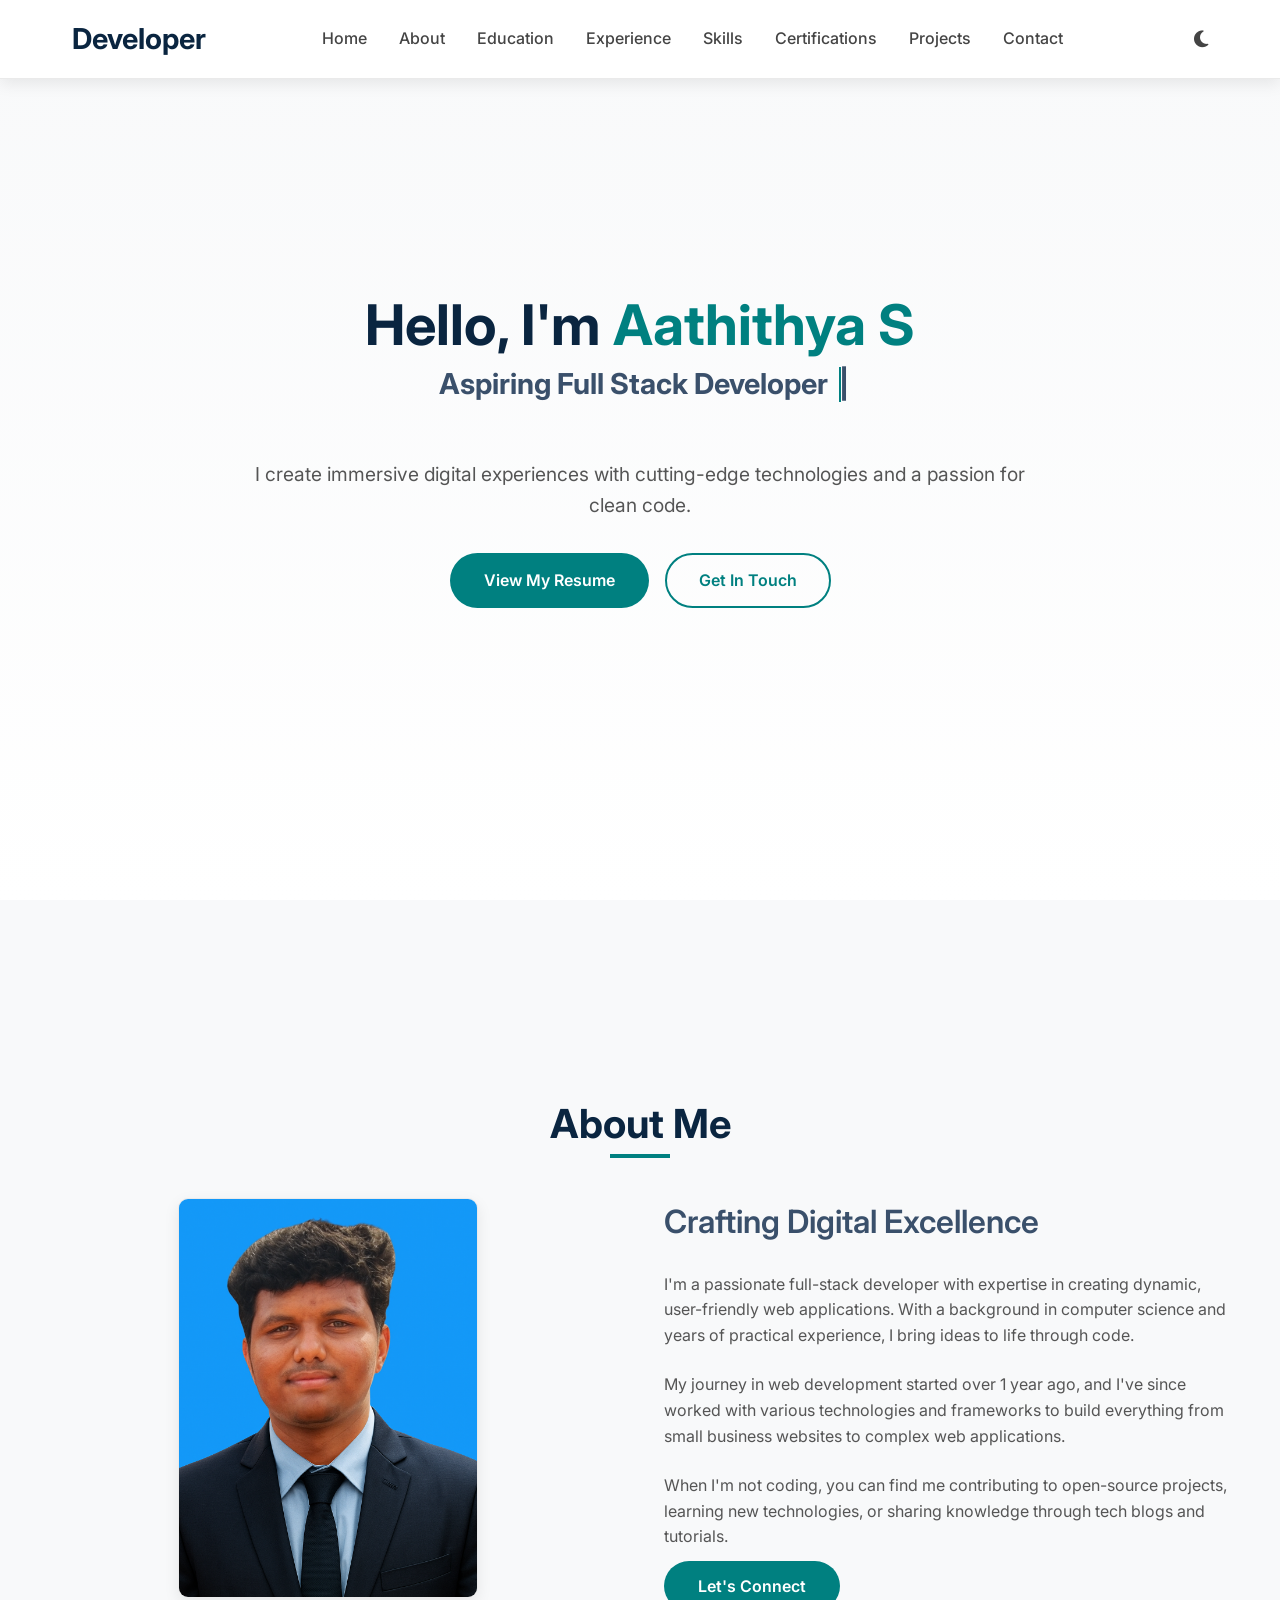
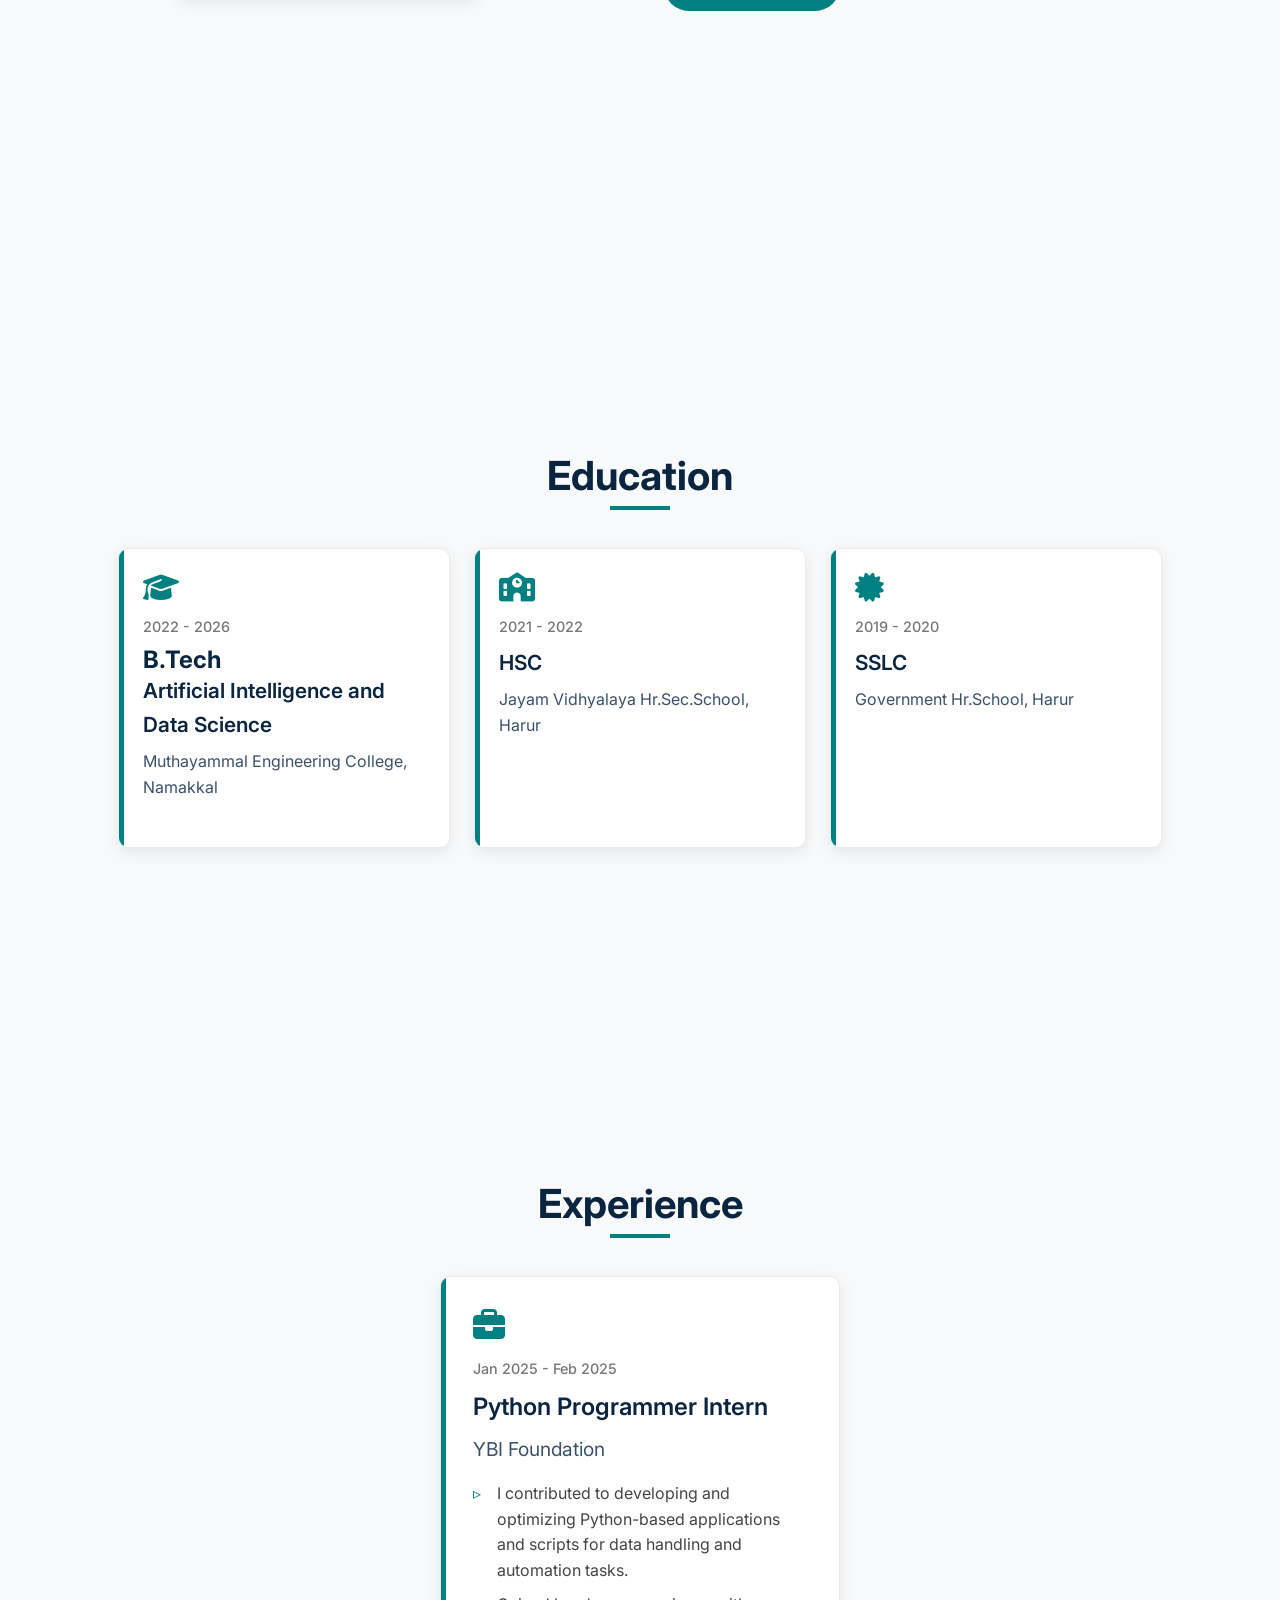
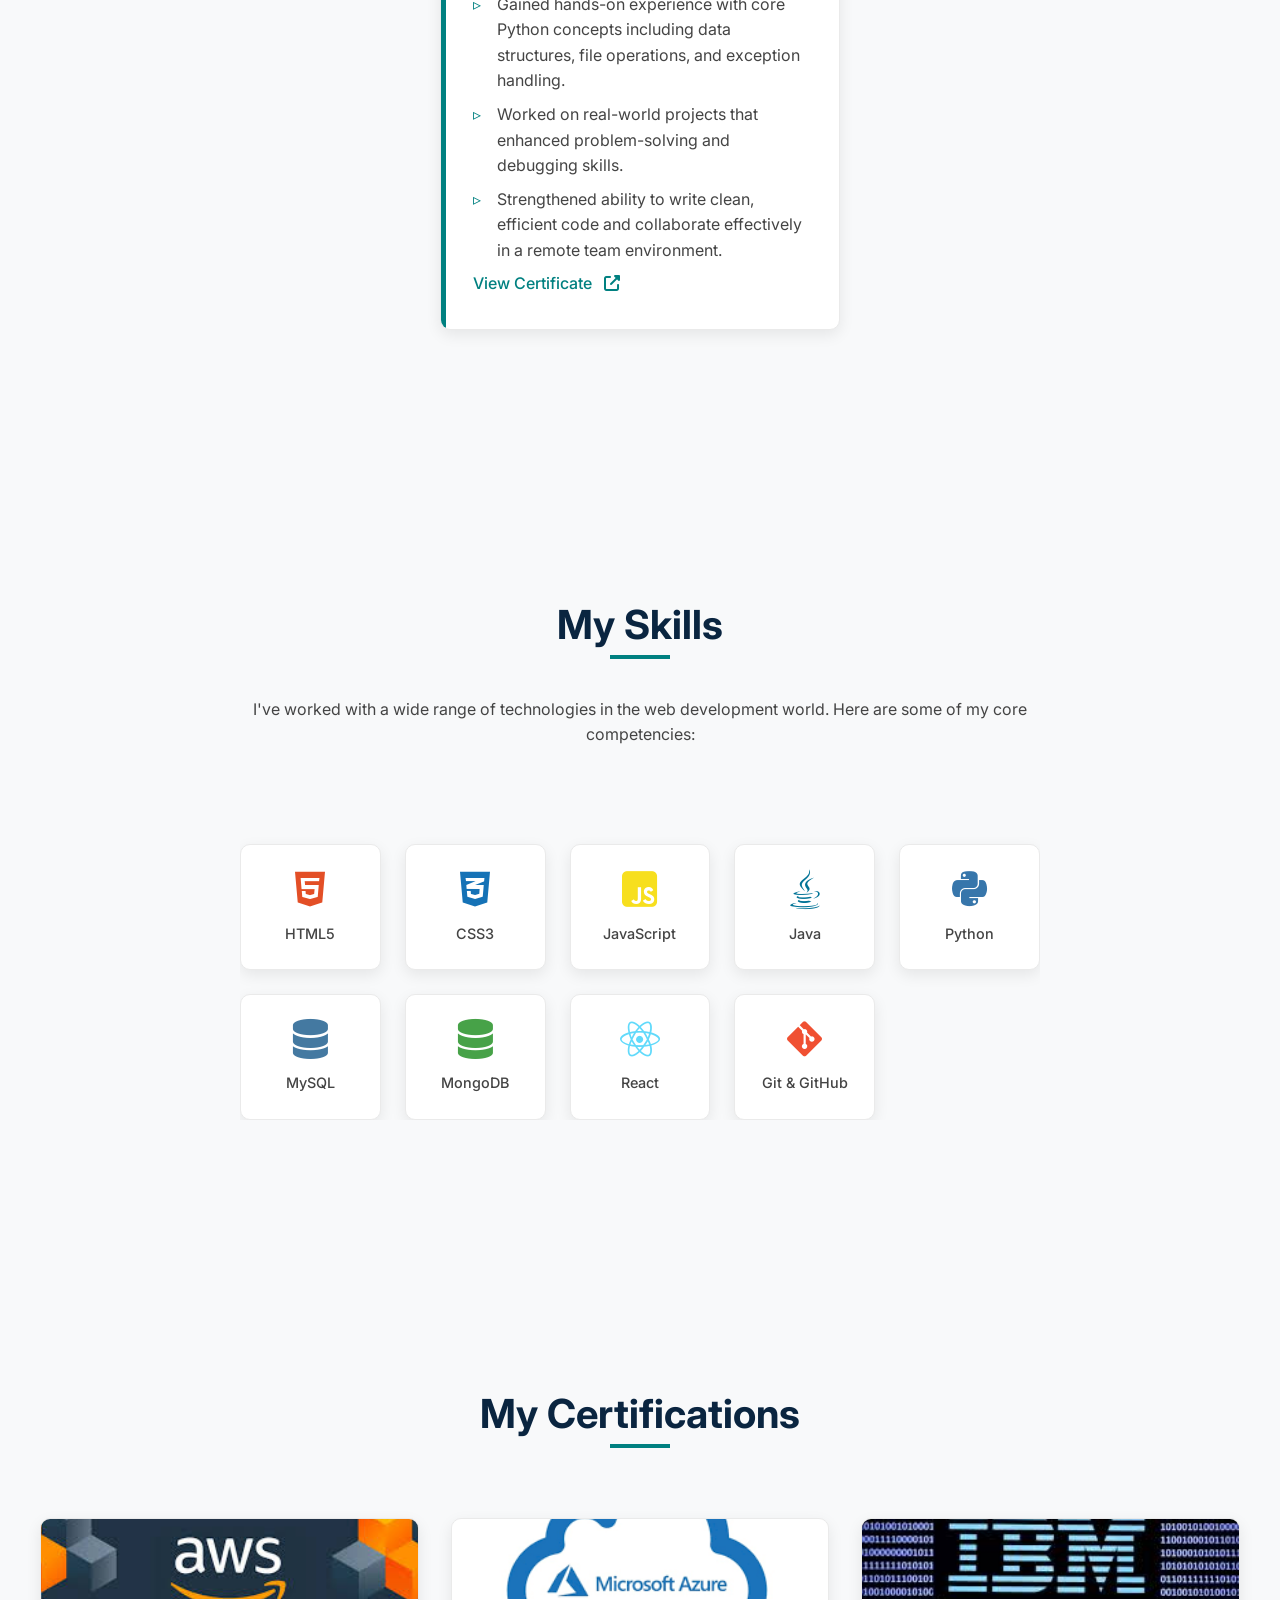
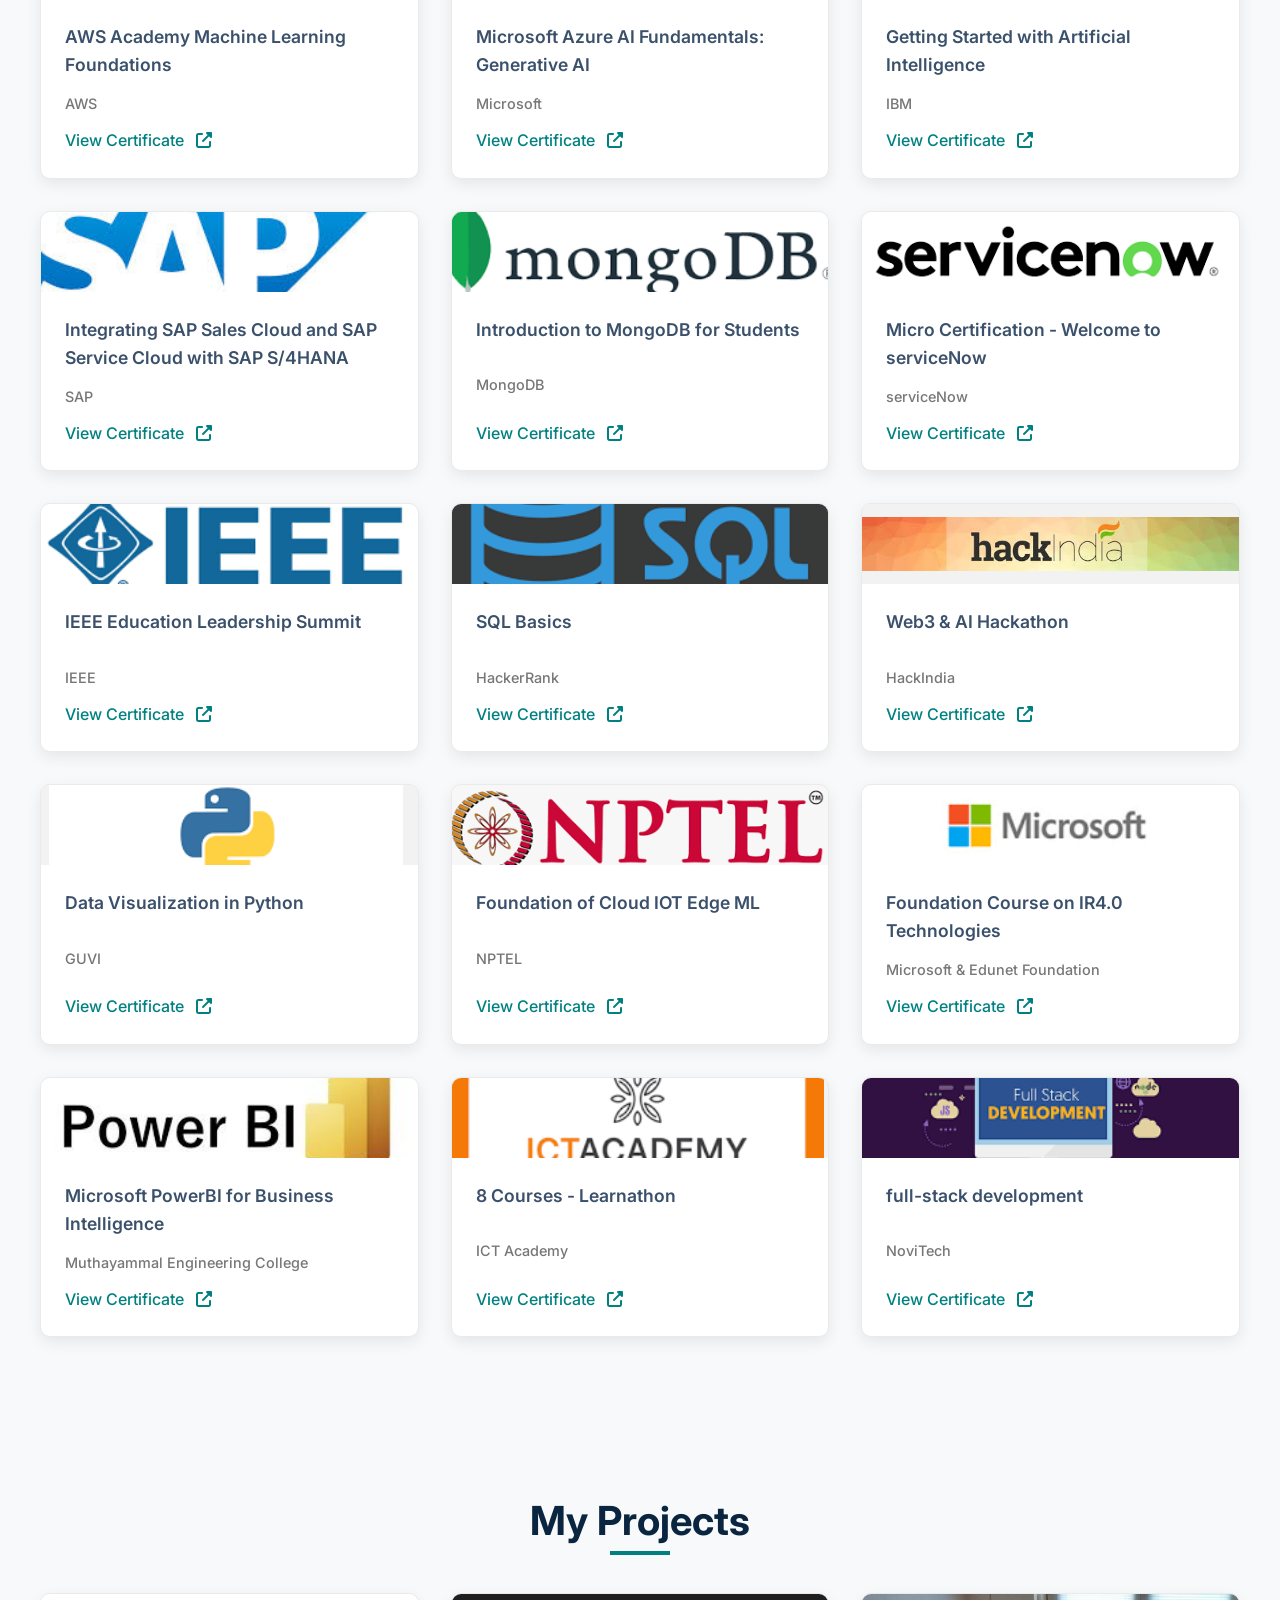
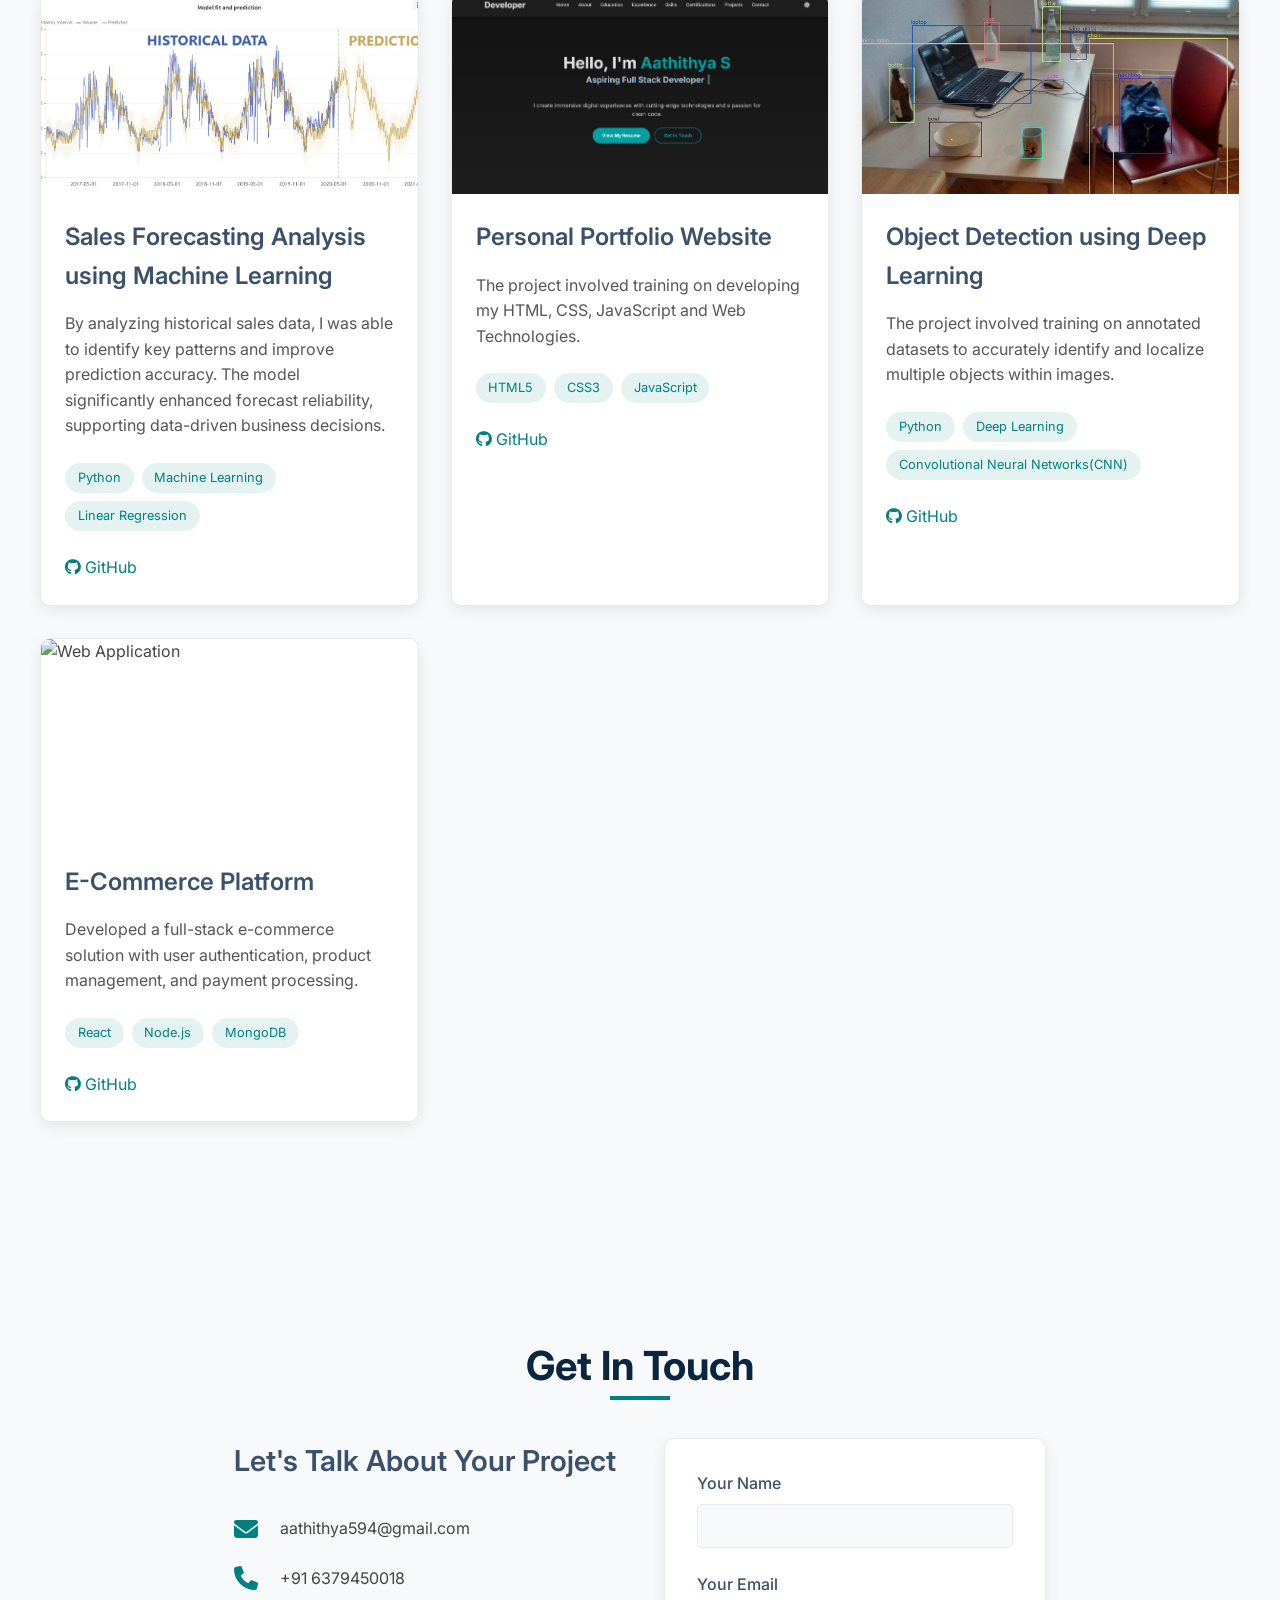
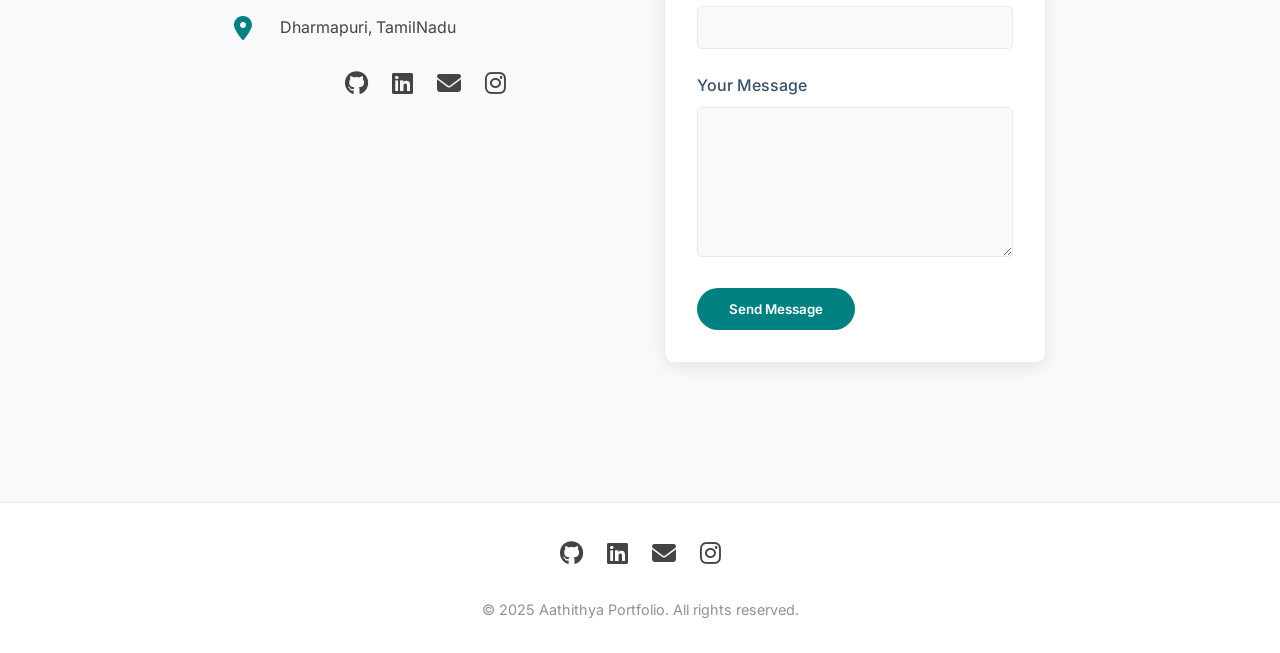
==== AathithyaPortfolio/index.html @ 8d53399e "Updated entire project with latest changes" ====
<!DOCTYPE html>
<html lang="en">
<head>
    <meta charset="UTF-8">
    <meta name="viewport" content="width=device-width, initial-scale=1.0">
    <title>Aathithya Portfolio</title>
    <link rel="stylesheet" href="https://cdnjs.cloudflare.com/ajax/libs/font-awesome/6.4.0/css/all.min.css">
    <link href="https://fonts.googleapis.com/css2?family=Inter:wght@300;400;500;600;700&display=swap" rel="stylesheet">
    <link rel="stylesheet" href="style.css">
</head>
<body>
    <!-- Navigation -->
    <nav>
        <div class="nav-container">
            <div class="logo">Developer</div>
            <div class="nav-links">
                <a href="#home">Home</a>
                <a href="#about">About</a>
                <a href="#education">Education</a>
                <a href="#experience">Experience</a>
                <a href="#skills">Skills</a>
                <a href="#certifications">Certifications</a>
                <a href="#projects">Projects</a>
                <a href="#contact">Contact</a>
            </div>
            <button class="theme-toggle" id="themeToggle">
                <i class="fas fa-moon"></i>
            </button>
            <div class="hamburger">
                <span></span>
                <span></span>
                <span></span>
            </div>
        </div>
    </nav>

    <!-- Home Section -->
    <section id="home">
        <div class="container">
            <div class="hero-content">
                <h1 class="hero-title">Hello, I'm <span>Aathithya S</span></h1>
                
                <!-- Dynamic subtitle -->
                <h2 class="hero-subtitle">
                    <span id="typing-text"></span>
                    <span class="cursor">|</span>
                </h2>

                <p class="hero-description">
                    I create immersive digital experiences with cutting-edge technologies and a passion for clean code.
                </p>
                <div class="cta-buttons">
                    <a href="Aathithya_resume.pdf" class="btn btn-primary">View My Resume</a>
                    <a href="#contact" class="btn btn-secondary">Get In Touch</a>
                </div>
            </div>
        </div>
    </section>

    <!-- About Section -->
    <section id="about">
        <div class="container">
            <h2 class="section-title">About Me</h2>
            <div class="about-content">
                <div class="about-image">
                    <img src="myself1.png">
                </div>
                <div class="about-text">
                    <h3>Crafting Digital Excellence</h3>
                    <p>I'm a passionate full-stack developer with expertise in creating dynamic, user-friendly web applications. With a background in computer science and years of practical experience, I bring ideas to life through code.</p>
                    <p>My journey in web development started over 1 year ago, and I've since worked with various technologies and frameworks to build everything from small business websites to complex web applications.</p>
                    <p>When I'm not coding, you can find me contributing to open-source projects, learning new technologies, or sharing knowledge through tech blogs and tutorials.</p>
                    <a href="#contact" class="btn btn-primary">Let's Connect</a>
                </div>
            </div>
        </div>
    </section>

    <!-- Education Section -->
    <section id="education">
        <div class="container">
            <h2 class="section-title">Education</h2>
            <div class="education-container">
                <div class="education-card">
                    <i class="fas fa-graduation-cap education-icon"></i>
                    <div class="education-date">2022 - 2026</div>
                    <h2>B.Tech</h2>
                    <h3 class="education-degree">Artificial Intelligence and Data Science</h3>
                    <div class="education-institution">Muthayammal Engineering College, Namakkal</div>
                    <ul class="education-details">
                        <li>CGPA: 7.6/10</li>
                    </ul>
                </div>
                
                <div class="education-card">
                    <i class="fas fa-school education-icon"></i>
                    <div class="education-date">2021 - 2022</div>
                    <h3 class="education-degree">HSC</h3>
                    <div class="education-institution">Jayam Vidhyalaya Hr.Sec.School, Harur</div>
                    <ul class="education-details">
                        <li>Percentage: 76.3%</li>
                    </ul>
                </div>
                
                <div class="education-card">
                    <i class="fas fa-certificate education-icon"></i>
                    <div class="education-date">2019 - 2020</div>
                    <h3 class="education-degree">SSLC</h3>
                    <div class="education-institution">Government Hr.School, Harur</div>
                    <ul class="education-details">
                        <li>Percentage: 73.6%</li>
                    </ul>
                </div>
            </div>
        </div>
    </section>

        <!-- Experience Section -->
    <section id="experience">
        <div class="container">
            <h2 class="section-title">Experience</h2>
            <div class="experience-container">
                <div class="experience-card">
                    <i class="fas fa-briefcase experience-icon"></i>
                    <div class="experience-date">Jan 2025 - Feb 2025</div>
                    <h3 class="experience-role">Python Programmer Intern</h3>
                    <div class="experience-company">YBI Foundation</div>
                    <ul class="experience-description">
                        <li>I contributed to developing and optimizing Python-based applications and scripts for data handling and automation tasks.</li>
                        <li>Gained hands-on experience with core Python concepts including data structures, file operations, and exception handling.</li>
                        <li>Worked on real-world projects that enhanced problem-solving and debugging skills.</li>
                        <li>Strengthened ability to write clean, efficient code and collaborate effectively in a remote team environment.</li>
                    </ul>
                    <a href="YBI Inter Python Certificate.png" class="certification-link">View Certificate <i class="fas fa-external-link-alt"></i></a>
                </div>
            </div>
        </div>
    </section>

    
    <!-- Skills Section -->
    <section id="skills">
        <div class="container">
            <h2 class="section-title">My Skills</h2>
            <div class="skills-intro">
                <p>I've worked with a wide range of technologies in the web development world. Here are some of my core competencies:</p>
            </div>
            
            <div class="skills-container">
                <div class="skills-grid">
                    <div class="skill-box">
                        <i class="fab fa-html5 skill-icon html5"></i>
                        <span class="skill-name">HTML5</span>
                    </div>
                    <div class="skill-box">
                        <i class="fab fa-css3-alt skill-icon css3"></i>
                        <span class="skill-name">CSS3</span>
                    </div>
                    <div class="skill-box">
                        <i class="fab fa-js-square skill-icon js"></i>
                        <span class="skill-name">JavaScript</span>
                    </div>
                    <div class="skill-box">
                        <i class="fab fa-java skill-icon java"></i>
                        <span class="skill-name">Java</span>
                    </div>
                    <div class="skill-box">
                        <i class="fab fa-python skill-icon python"></i>
                        <span class="skill-name">Python</span>
                    </div>
                    <div class="skill-box">
                        <i class="fas fa-database skill-icon mysql"></i>
                        <span class="skill-name">MySQL</span>
                    </div>
                    <div class="skill-box">
                        <i class="fas fa-database skill-icon mongodb"></i>
                        <span class="skill-name">MongoDB</span>
                    </div>
                    <div class="skill-box">
                        <i class="fab fa-react skill-icon react"></i>
                        <span class="skill-name">React</span>
                    </div>
                    <div class="skill-box">
                        <i class="fab fa-git-alt skill-icon git"></i>
                        <span class="skill-name">Git & GitHub</span>
                    </div>
                </div>
            </div>
        </div>
    </section>

    <!-- Certifications Section -->
        <section id="certifications">
        <div class="container">
            <h2 class="section-title neon-text-blue">My Certifications</h2>
            <div class="certifications-grid">
                <div class="certification-card">
                    <div class="certification-image">
                        <img src="aws logo.jpg" alt="AWS Academy Machine Learning Foundations">
                    </div>
                    <div class="certification-info">
                        <h3>AWS Academy Machine Learning Foundations</h3>
                        <div class="certification-issuer">AWS</div>
                        <a href="AWS_Academy_Graduate___AWS_Academy_Machine_Learning_Foundations_Badge20240906-7-l4icwp.pdf" class="certification-link">View Certificate <i class="fas fa-external-link-alt"></i></a>
                    </div>
                </div>
                
                <div class="certification-card">
                    <div class="certification-image">
                        <img src="microsoft logo.png" alt="Microsoft Azure AI Certificate">
                    </div>
                    <div class="certification-info">
                        <h3>Microsoft Azure AI Fundamentals: Generative AI</h3>
                        <div class="certification-issuer">Microsoft</div>
                        <a href="Microsoft Azure AI.pdf" class="certification-link">View Certificate <i class="fas fa-external-link-alt"></i></a>
                    </div>
                </div>
                
                <div    class="certification-card">
                    <div class="certification-image">
                        <img    src="ibm logo.png" alt="Getting Started with Artificial Intelligence">
                    </div>
                    <div class="certification-info">
                        <h3>Getting Started with Artificial Intelligence</h3>
                        <div class="certification-issuer">IBM</div>
                        <a href="IBM Certificate.pdf" class="certification-link">View Certificate <i class="fas fa-external-link-alt"></i></a>
                    </div>
                </div>

                <div class="certification-card">
                    <div class="certification-image">
                        <img src="sap logo.jpg" alt="Integrating SAP Sales Cloud and SAP Service Cloud with SAP S/4HANA">
                    </div>
                    <div class="certification-info">
                        <h3>Integrating SAP Sales Cloud and SAP Service Cloud with SAP S/4HANA</h3>
                        <div class="certification-issuer">SAP</div>
                        <a href="SAP Certificate.pdf" class="certification-link">View Certificate <i class="fas fa-external-link-alt"></i></a>
                    </div>
                </div>

                <div class="certification-card">
                    <div class="certification-image">
                        <img src="mongodb logo.png" alt="Introduction to MongoDB for Students">
                    </div>
                    <div class="certification-info">
                        <h3>Introduction to MongoDB for Students</h3>
                        <div class="certification-issuer">MongoDB</div>
                        <a href="MongoDB Certificate.pdf" class="certification-link">View Certificate <i class="fas fa-external-link-alt"></i></a>
                    </div>
                </div>

                 <div class="certification-card">
                    <div  class="certification-image">
                        <img  src="servicenow logo.jpg" alt="Micro Certification - Welcome to serviceNow">
                    </div>
                    <div class="certification-info">
                        <h3>Micro Certification - Welcome to serviceNow</h3>
                        <div class="certification-issuer">serviceNow</div>
                        <a href="servicenow micrp.png" class="certification-link">View Certificate <i class="fas fa-external-link-alt"></i></a>
                    </div>
                </div>

                  <div class="certification-card">
                    <div class="certification-image">
                        <img src="ieee logo.png" alt="IEEE Education Leadership Summit">
                    </div>
                    <div class="certification-info">
                        <h3>IEEE Education Leadership Summit</h3>
                        <div class="certification-issuer">IEEE</div>
                        <a href="ieee.jpg" class="certification-link">View Certificate <i class="fas fa-external-link-alt"></i></a>
                    </div>
                </div>

                <div class="certification-card">
                    <div class="certification-image">
                        <img src="sql logo.png" alt="SQL Basics">
                    </div>
                    <div class="certification-info">
                        <h3>SQL Basics</h3>
                        <div class="certification-issuer">HackerRank</div>
                        <a href="sql_basic certificate.pdf" class="certification-link">View Certificate <i class="fas fa-external-link-alt"></i></a>
                    </div>
                </div>

                 <div class="certification-card">
                    <div class="certification-image">
                        <img src="hackindia logo.jpg" alt="Web3 & AI Hackathon">
                    </div>
                    <div class="certification-info">
                        <h3>Web3 & AI Hackathon</h3>
                        <div class="certification-issuer">HackIndia</div>
                        <a href="hackindia.png" class="certification-link">View Certificate <i class="fas fa-external-link-alt"></i></a>
                    </div>
                </div>

                 <div class="certification-card">
                    <div class="certification-image">
                        <img src="python logo.png" alt="Data Visualization in Python">
                    </div>
                    <div class="certification-info">
                        <h3>Data Visualization in Python</h3>
                        <div class="certification-issuer">GUVI</div>
                        <a href="guvi certificate.png" class="certification-link">View Certificate <i class="fas fa-external-link-alt"></i></a>
                    </div>
                </div>

                <div class="certification-card">
                    <div class="certification-image">
                        <img src="nptel logo.png" alt="Foundation of Cloud IOT Edge ML">
                    </div>
                    <div class="certification-info">
                        <h3>Foundation of Cloud IOT Edge ML</h3>
                        <div class="certification-issuer">NPTEL</div>
                        <a href="nptel.png" class="certification-link">View Certificate <i class="fas fa-external-link-alt"></i></a>
                    </div>
                </div>

                 <div class="certification-card">
                    <div class="certification-image">
                        <img src="microsoft ima.png" alt="Foundation Course on IR4.0 Technologies">
                    </div>
                    <div class="certification-info">
                        <h3>Foundation Course on IR4.0 Technologies</h3>
                        <div class="certification-issuer">Microsoft & Edunet Foundation</div>
                        <a href="techsaksham.png" class="certification-link">View Certificate <i class="fas fa-external-link-alt"></i></a>
                    </div>
                </div>

                 <div class="certification-card">
                    <div class="certification-image">
                        <img src="powerbi logo.jpg" alt="Microsoft PowerBI for Business Intelligence">
                    </div>
                    <div class="certification-info">
                        <h3>Microsoft PowerBI for Business Intelligence</h3>
                        <div class="certification-issuer">Muthayammal Engineering College</div>
                        <a href="powerbi work.png" class="certification-link">View Certificate <i class="fas fa-external-link-alt"></i></a>
                    </div>
                </div>


                 <div class="certification-card">
                    <div class="certification-image">
                        <img src="ict logo.jpg" alt="8 Courses - Learnathon">
                    </div>
                    <div class="certification-info">
                        <h3>8 Courses - Learnathon</h3>
                        <div class="certification-issuer">ICT Academy</div>
                        <a href="learnathon cert.png" class="certification-link">View Certificate <i class="fas fa-external-link-alt"></i></a>
                    </div>
                </div>

                 <div class="certification-card">
                    <div class="certification-image">
                        <img src="fullstack.png" alt="FullStack development">
                    </div>
                    <div class="certification-info">
                        <h3>full-stack development</h3>
                        <div class="certification-issuer">NoviTech</div>
                        <a href="NoviTech FullStack Certificate.png" class="certification-link">View Certificate <i class="fas fa-external-link-alt"></i></a>
                    </div>
                </div>
            </div>
        </div>
    </section>

    <!-- Projects Section -->
    <section id="projects">
        <div class="container">
            <h2 class="section-title">My Projects</h2>
            <div class="projects-grid">
                <div class="project-card">
                    <div class="project-image">
                        <img src="sales image.png">
                    </div>
                    <div class="project-info">
                        <h3>Sales Forecasting Analysis using Machine Learning</h3>
                        <p>By analyzing historical sales data, I was able to identify key patterns and improve prediction accuracy. The model significantly enhanced forecast reliability, supporting data-driven business decisions.</p>
                        <div class="project-tech">
                            <span class="tech-tag">Python</span>
                            <span class="tech-tag">Machine Learning</span>
                            <span class="tech-tag">Linear Regression</span>
                        </div>
                        <div class="project-links">
                            <a href="#"><i class="fab fa-github"></i> GitHub</a>
                        </div>
                    </div>
                </div>

                <div class="project-card">
                    <div class="project-image">
                        <img src="portfolio image.png">
                    </div>
                    <div class="project-info">
                        <h3>Personal Portfolio Website</h3>
                        <p>The project involved training on developing my HTML, CSS, JavaScript and Web Technologies.</p>
                        <div class="project-tech">
                            <span class="tech-tag">HTML5</span>
                            <span class="tech-tag">CSS3</span>
                            <span class="tech-tag">JavaScript</span>
                        </div>
                        <div class="project-links">
                            <a href="#"><i class="fab fa-github"></i> GitHub</a>
                        </div>
                    </div>
                </div>

                <div class="project-card">
                    <div class="project-image">
                        <img src="obj det image.jpg">
                    </div>
                    <div class="project-info">
                        <h3>Object Detection using Deep Learning</h3>
                        <p>The project involved training on annotated datasets to accurately identify and localize multiple objects within images.</p>
                        <div class="project-tech">
                            <span class="tech-tag">Python</span>
                            <span class="tech-tag">Deep Learning</span>
                            <span class="tech-tag">Convolutional Neural Networks(CNN)</span>
                        </div>
                        <div class="project-links">
                            <a href="#"><i class="fab fa-github"></i> GitHub</a>
                        </div>
                    </div>
                </div>
                <div class="project-card">
                    <div class="project-image">
                        <img src="https://placehold.co/600x400/3A506B/FFFFFF?text=E-Commerce" alt="Web Application">
                    </div>
                    <div class="project-info">
                        <h3>E-Commerce Platform</h3>
                        <p>Developed a full-stack e-commerce solution with user authentication, product management, and payment processing.</p>
                        <div class="project-tech">
                            <span class="tech-tag">React</span>
                            <span class="tech-tag">Node.js</span>
                            <span class="tech-tag">MongoDB</span>
                        </div>
                        <div class="project-links">
                            <a href="#"><i class="fab fa-github"></i> GitHub</a>
                        </div>
                    </div>
                </div>
            </div>
        </div>
    </section>

    <!-- Contact Section -->
    <section id="contact">
        <div class="container">
            <h2 class="section-title">Get In Touch</h2>
            <div class="contact-container">
                <div class="contact-info">
                    <h3>Let's Talk About Your Project</h3>
                    <ul class="contact-details">
                        <li>
                            <i class="fas fa-envelope"></i>
                            <span>aathithya594@gmail.com</span>
                        </li>
                        <li>
                            <i class="fas fa-phone"></i>
                            <span>+91 6379450018</span>
                        </li>
                        <li>
                            <i class="fas fa-map-marker-alt"></i>
                            <span>Dharmapuri, TamilNadu</span>
                        </li>
                    </ul>
                    <div class="social-links">
                        <a href="https://github.com/aathi2004"><i class="fab fa-github"></i></a>
                        <a href="https://www.linkedin.com/in/aathithya102004/"><i class="fab fa-linkedin"></i></a>
                        <a href="mailto:aathithya594@gmail.com"><i class="fas fa-envelope"></i></a>
                        <a href="#"><i class="fab fa-instagram"></i></a>
                    </div>
                </div>
                <div class="contact-form">
                    <form id="contactForm">
                        <div class="form-group">
                            <label for="name">Your Name</label>
                            <input type="text" id="name" required>
                        </div>
                        <div class="form-group">
                            <label for="email">Your Email</label>
                            <input type="email" id="email" required>
                        </div>
                        <div class="form-group">
                            <label for="message">Your Message</label>
                            <textarea id="message" required></textarea>
                        </div>
                        <button type="submit" class="submit-btn">Send Message</button>
                    </form>
                </div>
            </div>
        </div>
    </section>

    <!-- Footer -->
    <footer>
        <div class="container">
            <div class="social-links">
                <a href="https://github.com/aathi2004"><i class="fab fa-github"></i></a>
                <a href="https://www.linkedin.com/in/aathithya102004/"><i class="fab fa-linkedin"></i></a>
                <a href="mailto:aathithya594@gmail.com"><i class="fas fa-envelope"></i></a>
                <a href="#"><i class="fab fa-instagram"></i></a>
            </div>
            <p class="copyright">&copy; 2025 Aathithya Portfolio. All rights reserved.</p>
        </div>
    </footer>

    <script src="script.js"></script>
</body>
</html>
---- AathithyaPortfolio/style.css ----
:root {
    --heading-color: #0A2540;
    --subheading-color: #3A506B;
    --body-text: #444444;
    --muted-text: #777777;
    --accent-color: #008080;
    --bg-color: #f8f9fa;
    --card-bg: #ffffff;
    --border-color: #eaeaea;
    --shadow: 0 5px 15px rgba(0, 0, 0, 0.08);
    --transition: all 0.3s ease;
}

.dark-mode {
    --heading-color: #e0e0e0;
    --subheading-color: #a8c0d6;
    --body-text: #cccccc;
    --muted-text: #888888;
    --accent-color: #00a0a0;
    --bg-color: #121212;
    --card-bg: #1e1e1e;
    --border-color: #333;
    --shadow: 0 5px 15px rgba(0, 0, 0, 0.3);
}

* {
    margin: 0;
    padding: 0;
    box-sizing: border-box;
    font-family: 'Inter', 'Segoe UI', Tahoma, Geneva, Verdana, sans-serif;
}

html {
    scroll-behavior: smooth;
}

body {
    background-color: var(--bg-color);
    color: var(--body-text);
    line-height: 1.6;
    overflow-x: hidden;
    transition: var(--transition);
    font-weight: 400;
}

/* Typography Scale */
h1, h2, .section-title {
    color: var(--heading-color);
    font-weight: 700;
    line-height: 1.2;
}

h3, h4 {
    color: var(--subheading-color);
    font-weight: 600;
}

p, li, .hero-description {
    color: var(--body-text);
    font-weight: 400;
}

.education-date, .experience-date, .certification-issuer, .muted-text {
    color: var(--muted-text);
}

a, .btn, .accent-text, .theme-toggle, .certification-link {
    color: var(--accent-color);
}

/* Layout & Sections */
section {
    padding: 5rem 2rem;
    min-height: 100vh;
    display: flex;
    flex-direction: column;
    justify-content: center;
}

.container {
    max-width: 1200px;
    margin: 0 auto;
}

.section-title {
    font-size: 2.5rem;
    margin-bottom: 3rem;
    position: relative;
    display: inline-block;
    text-align: center;
    width: 100%;
}

.section-title::after {
    content: '';
    position: absolute;
    bottom: -10px;
    left: 50%;
    transform: translateX(-50%);
    width: 60px;
    height: 4px;
    background: var(--accent-color);
}

/* Navigation */
nav {
    position: fixed;
    top: 0;
    width: 100%;
    background: var(--card-bg);
    z-index: 1000;
    padding: 1rem 0;
    border-bottom: 1px solid var(--border-color);
    box-shadow: var(--shadow);
    transition: var(--transition);
}

.nav-container {
    display: flex;
    justify-content: space-between;
    align-items: center;
    max-width: 1200px;
    margin: 0 auto;
    padding: 0 2rem;
}

.logo {
    font-size: 1.8rem;
    font-weight: 700;
    color: var(--heading-color);
}

.nav-links {
    display: flex;
    gap: 2rem;
}

.nav-links a {
    color: var(--body-text);
    text-decoration: none;
    font-weight: 500;
    transition: var(--transition);
    position: relative;
}

.nav-links a:hover {
    color: var(--accent-color);
}

.nav-links a::after {
    content: '';
    position: absolute;
    bottom: -5px;
    left: 0;
    width: 0;
    height: 2px;
    background: var(--accent-color);
    transition: width 0.3s;
}

.nav-links a:hover::after {
    width: 100%;
}

.theme-toggle {
    background: none;
    border: none;
    color: var(--body-text);
    font-size: 1.2rem;
    margin-left: 1rem;
    transition: var(--transition);
}

.theme-toggle:hover {
    color: var(--accent-color);
}

.hamburger {
    display: none;
    flex-direction: column;
    cursor: pointer;
}

.hamburger span {
    width: 25px;
    height: 3px;
    background: var(--heading-color);
    margin: 3px 0;
    transition: 0.3s;
}

/* Home Section */
#home {
    position: relative;
    display: flex;
    align-items: center;
    justify-content: center;
    text-align: center;
    background: linear-gradient(to bottom, var(--bg-color), var(--card-bg));
}

.hero-content {
    max-width: 800px;
    z-index: 1;
}

.hero-title {
    font-size: 3.5rem;
    margin-bottom: 0.5rem;
}

.hero-title span {
    color: var(--accent-color);
}

.hero-subtitle {
    font-size: 1.8rem;
    margin-bottom: 2rem;
    min-height: 60px;
    color: var(--subheading-color);
}

.hero-description {
    font-size: 1.2rem;
    margin-bottom: 2rem;
    opacity: 0.9;
}

.cta-buttons {
    display: flex;
    gap: 1rem;
    justify-content: center;
    margin-top: 2rem;
}

.btn {
    padding: 0.8rem 2rem;
    border-radius: 30px;
    text-decoration: none;
    font-weight: 600;
    transition: var(--transition);
    border: 2px solid transparent;
}

.btn-primary {
    background: var(--accent-color);
    color: white;
}

.btn-primary:hover {
    background: transparent;
    color: var(--accent-color);
    border-color: var(--accent-color);
    transform: translateY(-3px);
    box-shadow: 0 10px 20px rgba(0, 128, 128, 0.2);
}

.btn-secondary {
    background: transparent;
    color: var(--accent-color);
    border: 2px solid var(--accent-color);
}

.btn-secondary:hover {
    background: var(--accent-color);
    color: white;
    transform: translateY(-3px);
    box-shadow: 0 10px 20px rgba(0, 128, 128, 0.2);
}

/* Typing cursor */
.cursor {
    display: inline-block;
    margin-left: 5px;
    width: 2px;
    background: var(--accent-color);
    animation: blink 0.7s steps(2) infinite;
}

@keyframes blink {
    0%, 100% { opacity: 1; }
    50% { opacity: 0; }
}

/* About Section */
.about-content {
    display: grid;
    grid-template-columns: 1fr 1fr;
    gap: 3rem;
    align-items: center;
}

.about-image {
    position: relative;
    border-radius: 10px;
    overflow: hidden;
    height: 400px;
    width: 300px;
    border: 1px solid var(--border-color);
    margin: 0 auto;
    box-shadow: var(--shadow);
    transition: var(--transition);
}

.about-image:hover {
    transform: translateY(-5px);
    box-shadow: 0 15px 30px rgba(0, 0, 0, 0.15);
}

.about-image img {
    width: 100%;
    height: 100%;
    display: block;
    transition: transform 0.5s;
    object-fit: cover;
}

.about-image:hover img {
    transform: scale(1.05);
}

.about-text h3 {
    font-size: 2rem;
    margin-bottom: 1.5rem;
}

.about-text p {
    margin-bottom: 1.5rem;
    opacity: 0.9;
}

/* Education Section */
.education-container {
    display: flex;
    justify-content: center;
    gap: 1.5rem;
    flex-wrap: wrap;
}

.education-card {
    background: var(--card-bg);
    border-radius: 10px;
    padding: 1.5rem;
    border: 1px solid var(--border-color);
    transition: var(--transition);
    position: relative;
    overflow: hidden;
    height: 300px;
    flex: 1;
    min-width: 300px;
    max-width: 350px;
    box-shadow: var(--shadow);
}

.education-card::before {
    content: '';
    position: absolute;
    top: 0;
    left: 0;
    width: 5px;
    height: 100%;
    background: var(--accent-color);
}

.education-card:hover {
    transform: translateY(-5px);
    box-shadow: 0 15px 30px rgba(0, 0, 0, 0.15);
}

.education-icon {
    font-size: 1.8rem;
    color: var(--accent-color);
    margin-bottom: 0.8rem;
}

.education-date {
    font-weight: 500;
    margin-bottom: 0.5rem;
    font-size: 0.9rem;
}

.education-degree {
    font-size: 1.3rem;
    margin-bottom: 0.5rem;
    color: var(--heading-color);
}

.education-institution {
    font-size: 1rem;
    margin-bottom: 0.8rem;
    color: var(--subheading-color);
}

.education-details {
    margin-top: 0.8rem;
    display: none;
}

.education-card:hover .education-details {
    display: block;
}

.education-details li {
    margin-bottom: 0.3rem;
    list-style-type: none;
    position: relative;
    padding-left: 1.2rem;
    font-size: 0.9rem;
}

.education-details li::before {
    content: '▹';
    color: var(--accent-color);
    position: absolute;
    left: 0;
}

/* Experience Section */
.experience-container {
    display: flex;
    justify-content: center;
    gap: 2rem;
    flex-wrap: wrap;
}

.experience-card {
    background: var(--card-bg);
    border-radius: 10px;
    padding: 2rem;
    border: 1px solid var(--border-color);
    transition: var(--transition);
    position: relative;
    overflow: hidden;
    flex: 1;
    min-width: 300px;
    max-width: 400px;
    box-shadow: var(--shadow);
}

.experience-card::before {
    content: '';
    position: absolute;
    top: 0;
    left: 0;
    width: 5px;
    height: 100%;
    background: var(--accent-color);
}

.experience-card:hover {
    transform: translateY(-5px);
    box-shadow: 0 15px 30px rgba(0, 0, 0, 0.15);
}

.experience-icon {
    font-size: 2rem;
    color: var(--accent-color);
    margin-bottom: 1rem;
}

.experience-date {
    font-weight: 500;
    margin-bottom: 0.5rem;
    font-size: 0.9rem;
}

.experience-role {
    font-size: 1.5rem;
    margin-bottom: 0.5rem;
    color: var(--heading-color);
}

.experience-company {
    font-size: 1.2rem;
    margin-bottom: 1rem;
    color: var(--subheading-color);
}

.experience-description {
    margin-top: 1rem;
}

.experience-description li {
    margin-bottom: 0.5rem;
    list-style-type: none;
    position: relative;
    padding-left: 1.5rem;
}

.experience-description li::before {
    content: '▹';
    color: var(--accent-color);
    position: absolute;
    left: 0;
}

.certification-link {
    margin-top: 1rem;
    display: inline-block;
    text-decoration: none;
    font-weight: 500;
    transition: var(--transition);
}

.certification-link:hover {
    transform: translateX(5px);
}

.certification-link i {
    margin-left: 0.5rem;
}

/* Skills Section */
.skills-intro {
    text-align: center;
    max-width: 800px;
    margin: 0 auto 3rem;
}

.skills-container {
    width: 100%;
    overflow: hidden;
    position: relative;
}

.skills-grid {
    display: grid;
    grid-template-columns: repeat(auto-fit, minmax(120px, 1fr));
    gap: 1.5rem;
    margin-top: 3rem;
}

.skill-box {
    background: var(--card-bg);
    border-radius: 10px;
    padding: 1.5rem 1rem;
    text-align: center;
    border: 1px solid var(--border-color);
    transition: var(--transition);
    display: flex;
    flex-direction: column;
    align-items: center;
    justify-content: center;
    box-shadow: var(--shadow);
}

.skill-box:hover {
    transform: translateY(-5px);
    box-shadow: 0 15px 30px rgba(0, 0, 0, 0.15);
}

.skill-icon {
    font-size: 2.5rem;
    margin-bottom: 0.8rem;
    transition: var(--transition);
}

.skill-box:hover .skill-icon {
    transform: scale(1.2);
}

.skill-name {
    font-size: 0.9rem;
    font-weight: 500;
}

/* Color coding for different technologies */
.html5 { color: #e34f26; }
.css3 { color: #1572b6; }
.js { color: #f7df1e; }
.java { color: #007396; }
.python { color: #3776ab; }
.mysql { color: #4479a1; }
.mongodb { color: #47a248; }
.react { color: #61dafb; }
.git { color: #f05032; }

/* Certifications Section */
.certifications-grid {
    display: grid;
    grid-template-columns: repeat(3, 1fr);
    gap: 2rem;
    margin-top: 2rem;
}

.certification-card {
    background: var(--card-bg);
    border-radius: 10px;
    overflow: hidden;
    border: 1px solid var(--border-color);
    transition: var(--transition);
    display: flex;
    flex-direction: column;
    box-shadow: var(--shadow);
    
}

.certification-card:hover {
    transform: translateY(-5px);
    box-shadow: 0 15px 30px rgba(0, 0, 0, 0.15);
}

.certification-image {
   
    height: 80px;
    width: 500px;
    overflow: hidden;
    display: flex;
    align-items: center;
    justify-content: center;
    background: rgba(0, 0, 0, 0.05);
    padding: 1rem;
    position: relative;
    right: 65px;
   
}
.certification-image img {
    height: 250px;;
    width: 400px;
    object-fit: contain;
    transition: transform 0.5s;
   
}

.certification-card:hover .certification-image img {
    transform: scale(1.05);
}

.certification-info {
    padding: 1.5rem;
    flex-grow: 1;
    display: flex;
    flex-direction: column;
}

.certification-info h3 {
    font-size: 1.1rem;
    margin-bottom: 0.8rem;
    min-height: 2.8rem;
}

.certification-issuer {
    font-weight: 500;
    margin-bottom: 0.8rem;
    font-size: 0.9rem;
}

.certification-info p {
    margin-bottom: 1.5rem;
    opacity: 0.9;
    flex-grow: 1;
}

.certification-link {
    margin-top: auto;
    display: inline-block;
    text-decoration: none;
    font-weight: 500;
    transition: var(--transition);
}

.certification-link:hover {
    transform: translateX(5px);
}

.certification-link i {
    margin-left: 0.5rem;
}

/* Projects Section */
.projects-grid {
    display: grid;
    grid-template-columns: repeat(auto-fill, minmax(300px, 1fr));
    gap: 2rem;
}

.project-card {
    background: var(--card-bg);
    border-radius: 10px;
    overflow: hidden;
    border: 1px solid var(--border-color);
    transition: var(--transition);
    box-shadow: var(--shadow);
}

.project-card:hover {
    transform: translateY(-5px);
    box-shadow: 0 15px 30px rgba(0, 0, 0, 0.15);
}

.project-image {
    height: 200px;
    overflow: hidden;
}

.project-image img {
    width: 100%;
    height: 100%;
    object-fit: cover;
    transition: transform 0.5s;
}

.project-card:hover .project-image img {
    transform: scale(1.1);
}

.project-info {
    padding: 1.5rem;
}

.project-info h3 {
    font-size: 1.5rem;
    margin-bottom: 1rem;
}

.project-info p {
    margin-bottom: 1.5rem;
    opacity: 0.9;
}

.project-tech {
    display: flex;
    flex-wrap: wrap;
    gap: 0.5rem;
    margin-bottom: 1.5rem;
}

.tech-tag {
    background: rgba(0, 128, 128, 0.1);
    color: var(--accent-color);
    padding: 0.3rem 0.8rem;
    border-radius: 20px;
    font-size: 0.8rem;
}

.project-links a {
    color: var(--accent-color);
    text-decoration: none;
    margin-right: 1rem;
    transition: var(--transition);
}

.project-links a:hover {
    transform: translateY(-2px);
}

/* Contact Section */
.contact-container {
    display: grid;
    grid-template-columns: 1fr 1fr;
    gap: 3rem;
}

.contact-info h3 {
    font-size: 1.8rem;
    margin-bottom: 2rem;
}

.contact-details {
    list-style: none;
}

.contact-details li {
    margin-bottom: 1.5rem;
    display: flex;
    align-items: center;
}

.contact-details li i {
    font-size: 1.5rem;
    color: var(--accent-color);
    margin-right: 1rem;
    width: 30px;
}

.contact-form {
    background: var(--card-bg);
    padding: 2rem;
    border-radius: 10px;
    border: 1px solid var(--border-color);
    box-shadow: var(--shadow);
}

.form-group {
    margin-bottom: 1.5rem;
}

.form-group label {
    display: block;
    margin-bottom: 0.5rem;
    font-weight: 500;
    color: var(--subheading-color);
}

.form-group input,
.form-group textarea {
    width: 100%;
    padding: 0.8rem;
    background: var(--bg-color);
    border: 1px solid var(--border-color);
    border-radius: 5px;
    color: var(--body-text);
    transition: var(--transition);
}

.form-group input:focus,
.form-group textarea:focus {
    outline: none;
    border-color: var(--accent-color);
    box-shadow: 0 0 0 3px rgba(0, 128, 128, 0.1);
}

.form-group textarea {
    min-height: 150px;
    resize: vertical;
}

.submit-btn {
    background: var(--accent-color);
    color: white;
    border: none;
    padding: 0.8rem 2rem;
    border-radius: 30px;
    cursor: pointer;
    font-weight: 600;
    transition: var(--transition);
}

.submit-btn:hover {
    background: transparent;
    color: var(--accent-color);
    border: 2px solid var(--accent-color);
    transform: translateY(-3px);
    box-shadow: 0 10px 20px rgba(0, 128, 128, 0.2);
}

/* Footer */
footer {
    background: var(--card-bg);
    padding: 2rem;
    text-align: center;
    border-top: 1px solid var(--border-color);
}

.social-links {
    display: flex;
    justify-content: center;
    gap: 1.5rem;
    margin-bottom: 1.5rem;
}

.social-links a {
    color: var(--body-text);
    font-size: 1.5rem;
    transition: var(--transition);
}

.social-links a:hover {
    color: var(--accent-color);
    transform: translateY(-3px);
}

.copyright {
    opacity: 0.8;
    font-size: 0.9rem;
    color: var(--muted-text);
}

/* Responsive Design */
@media (max-width: 992px) {
    .about-content,
    .contact-container {
        grid-template-columns: 1fr;
    }
    
    .hero-title {
        font-size: 3rem;
    }
    
    .section-title {
        font-size: 2rem;
    }
    
    .education-container {
        flex-direction: column;
        align-items: center;
    }
    
    .education-card {
        width: 100%;
        max-width: 500px;
    }
}

@media (max-width: 768px) {
    .nav-links {
        display: none;
        position: absolute;
        top: 100%;
        left: 0;
        width: 100%;
        background: var(--card-bg);
        flex-direction: column;
        padding: 1rem 0;
        text-align: center;
        box-shadow: 0 5px 10px rgba(0, 0, 0, 0.1);
    }
    
    .nav-links.active {
        display: flex;
    }
    
    .hamburger {
        display: flex;
    }
    
    .hamburger.active span:nth-child(1) {
        transform: rotate(45deg) translate(5px, 5px);
    }
    
    .hamburger.active span:nth-child(2) {
        opacity: 0;
    }
    
    .hamburger.active span:nth-child(3) {
        transform: rotate(-45deg) translate(7px, -6px);
    }
    
    .projects-grid {
        grid-template-columns: 1fr;
    }
    
    .hero-title {
        font-size: 2.5rem;
    }
    
    .hero-subtitle {
        font-size: 1.5rem;
    }
    
    .education-card {
        height: auto;
        min-height: 200px;
    }
    
    .education-details {
        display: block;
    }
    
    .about-image {
        margin: 0 auto 2rem;
    }
    
    .skills-grid {
        grid-template-columns: repeat(2, 1fr);
    }
}

@media (max-width: 480px) {
    section {
        padding: 3rem 1rem;
    }
    
    .hero-title {
        font-size: 2rem;
    }
    
    .cta-buttons {
        flex-direction: column;
    }
    
    .btn {
        width: 100%;
        text-align: center;
    }
    
    .skills-grid {
        grid-template-columns: 1fr;
    }
}

/* Scroll to top button */
.scroll-to-top {
    position: fixed;
    bottom: 20px;
    right: 20px;
    width: 50px;
    height: 50px;
    border-radius: 50%;
    background: var(--accent-color);
    color: white;
    border: none;
    font-size: 1.5rem;
    cursor: pointer;
    opacity: 0;
    transform: translateY(20px);
    transition: var(--transition);
    z-index: 1000;
    box-shadow: var(--shadow);
    display: flex;
    align-items: center;
    justify-content: center;
}

.scroll-to-top.show {
    opacity: 1;
    transform: translateY(0);
}

.scroll-to-top:hover {
    transform: translateY(-3px);
}

/* Error message styling */
.error-message {
    color: var(--accent-color);
    font-size: 0.9rem;
    margin-top: 0.5rem;
}
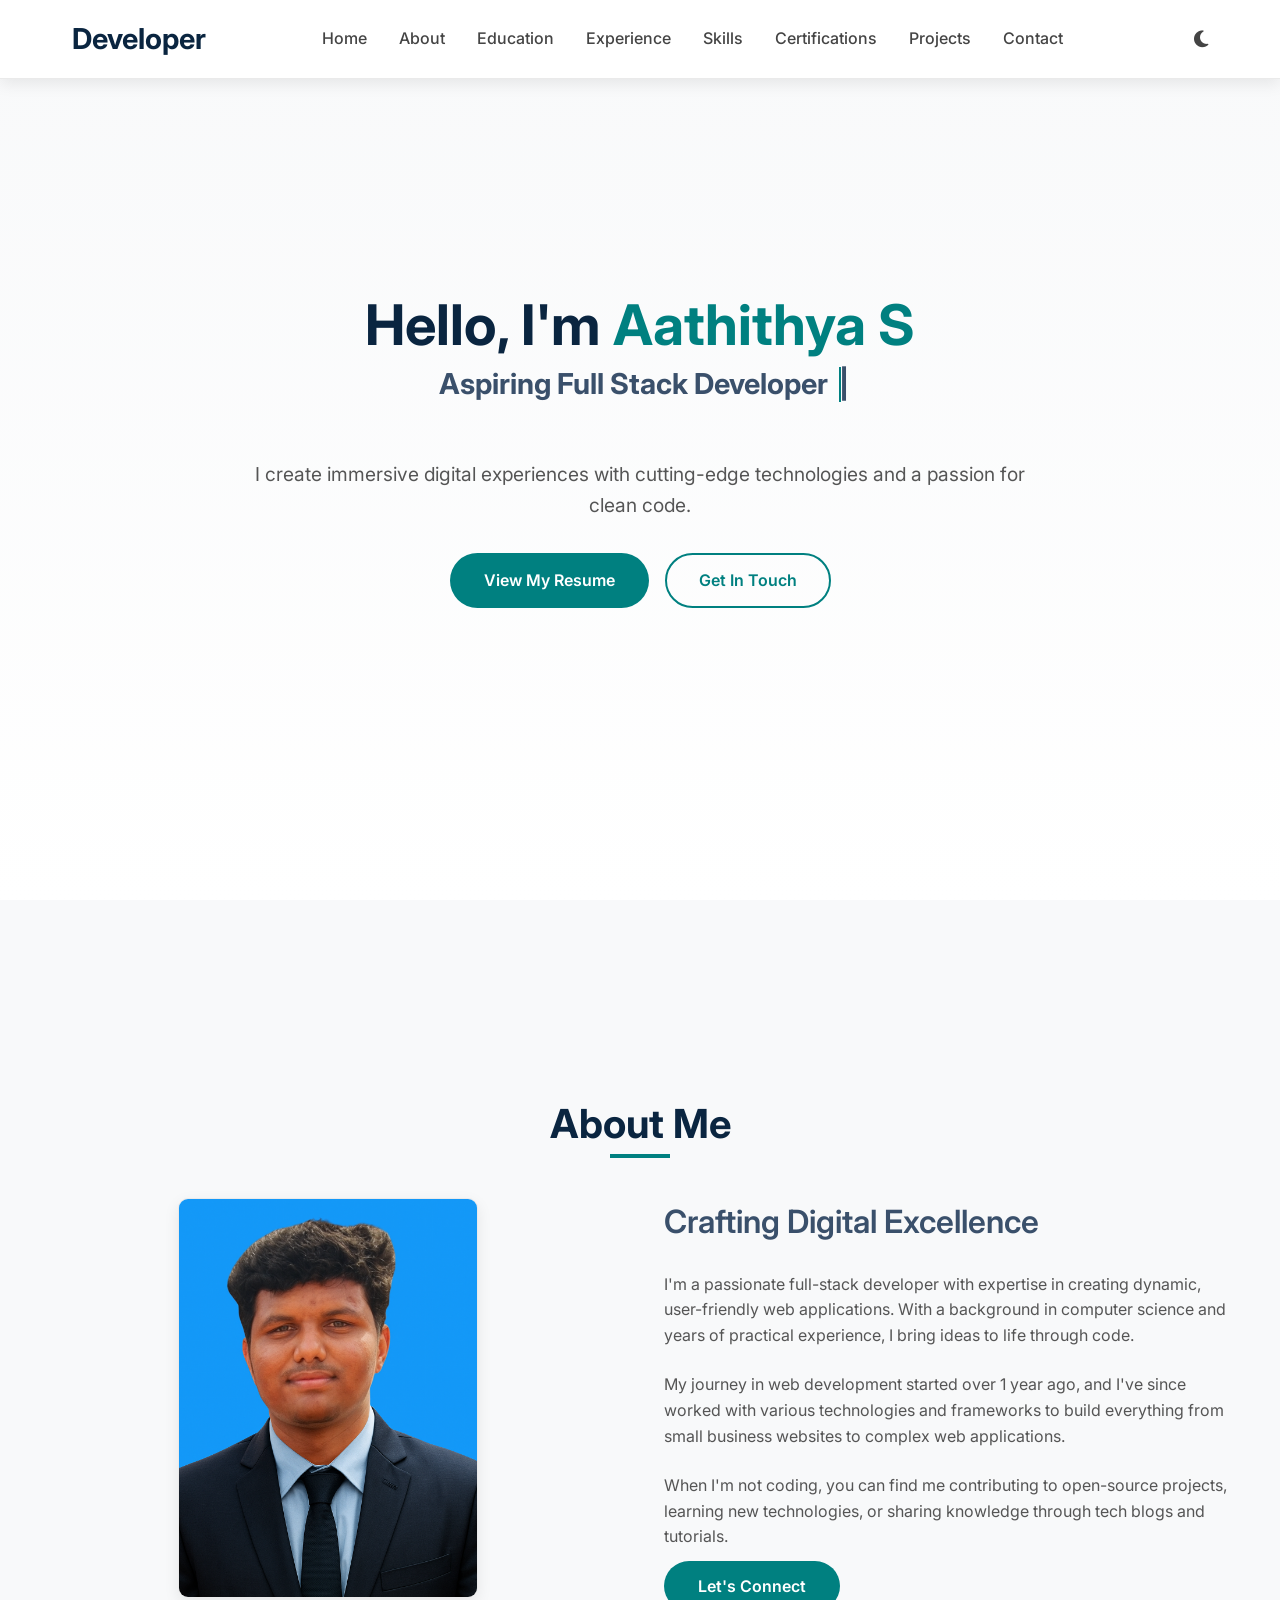
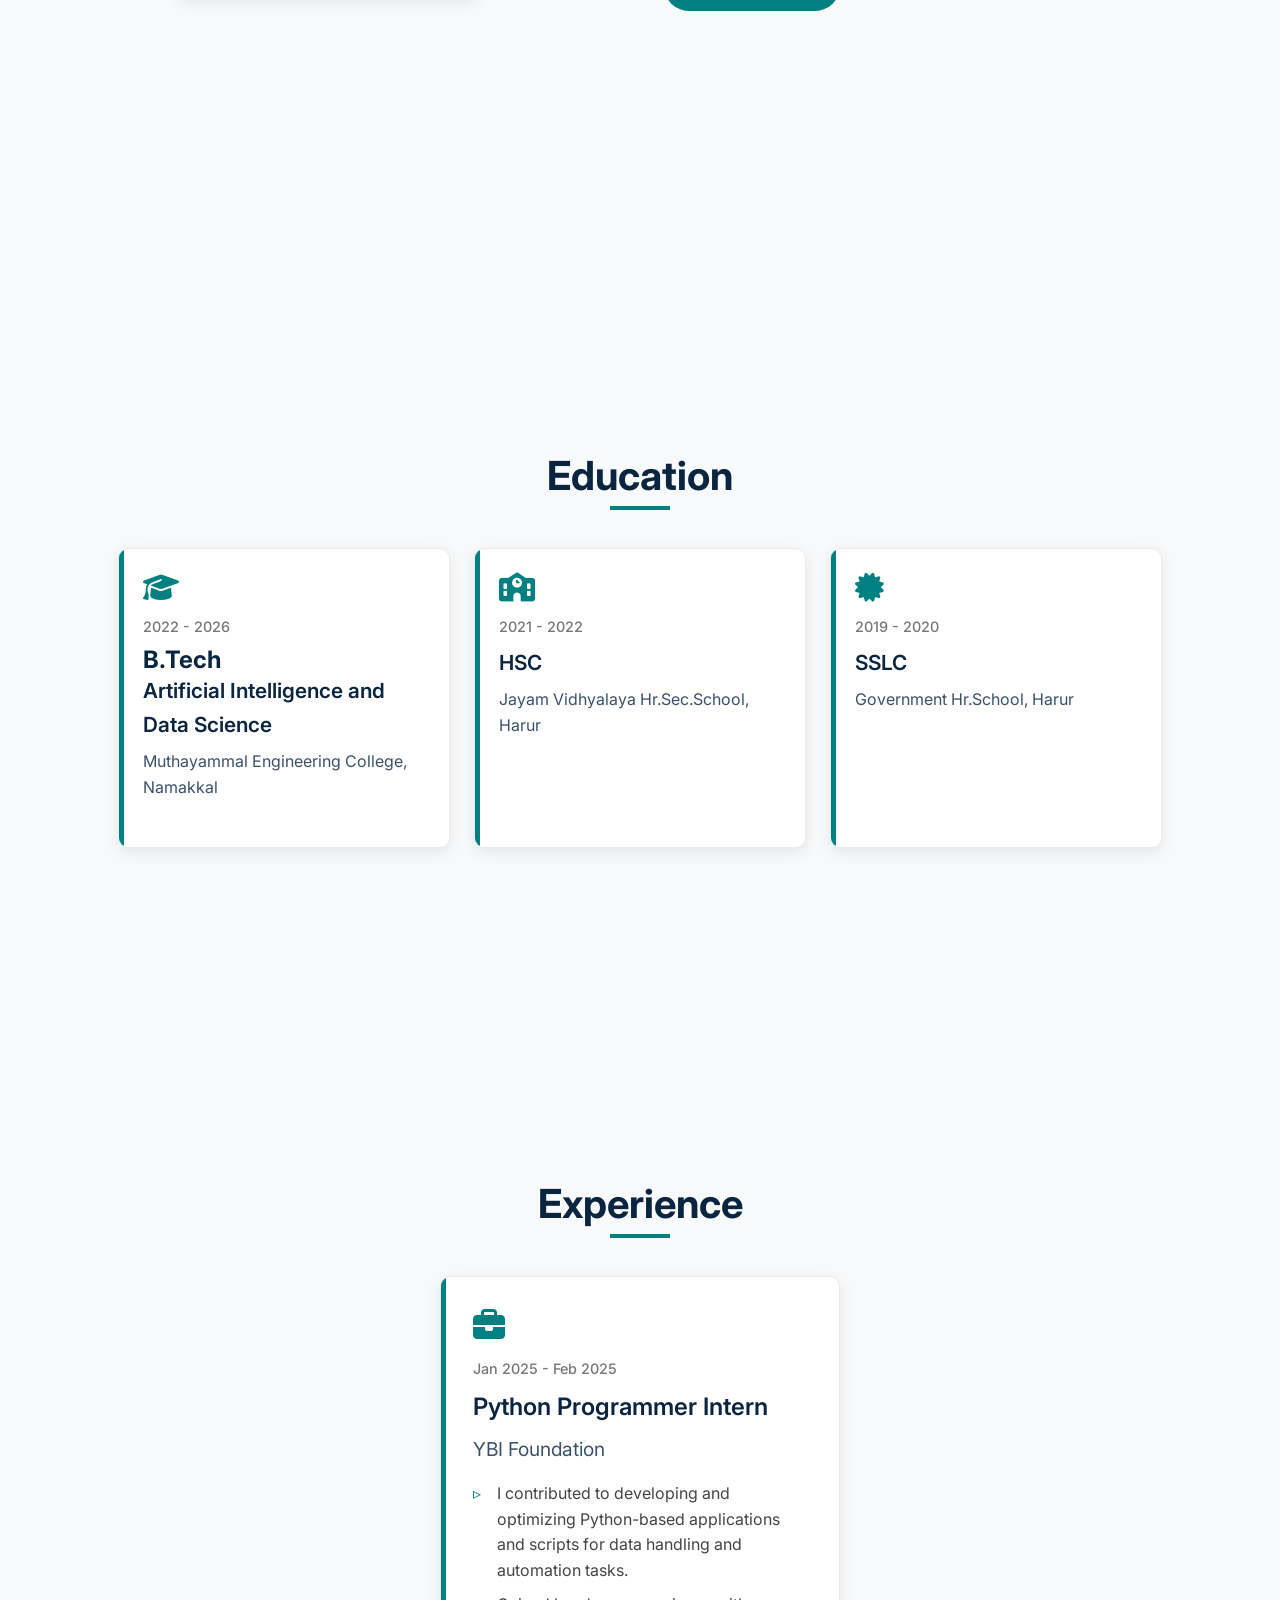
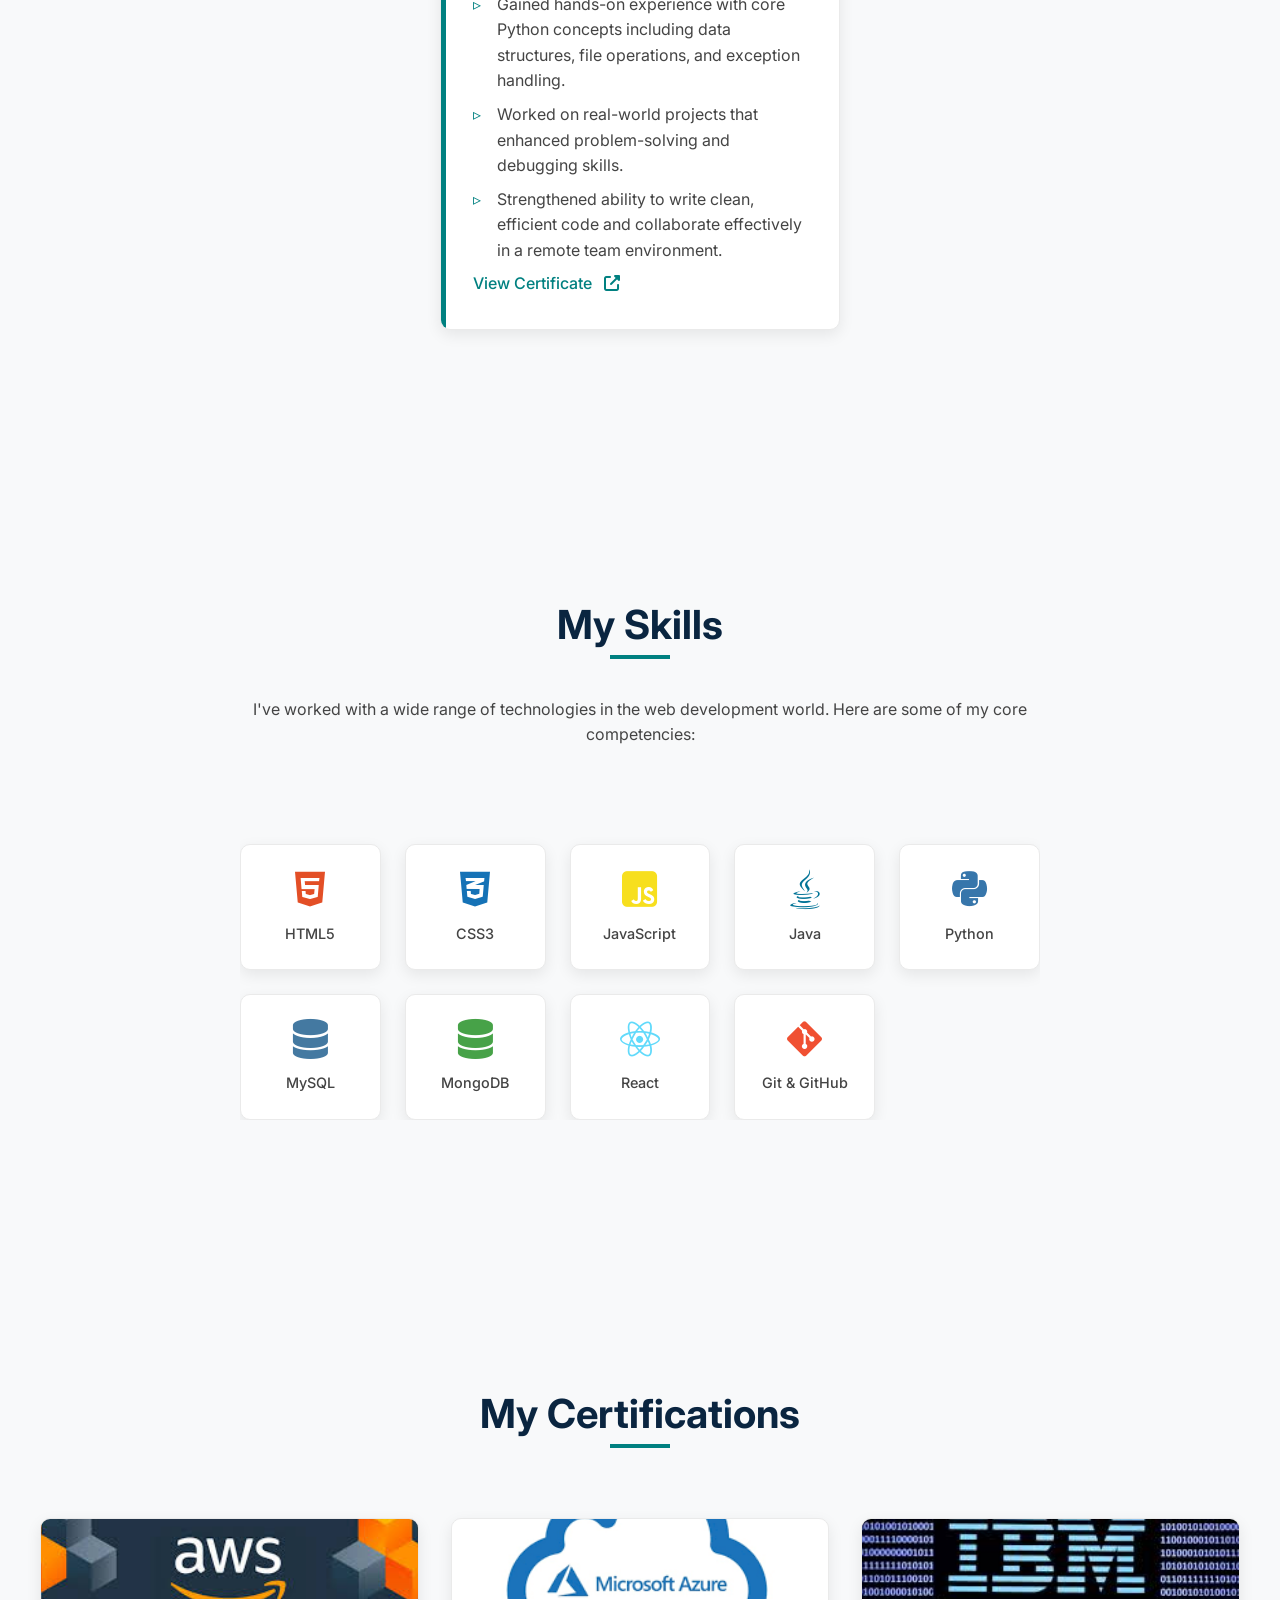
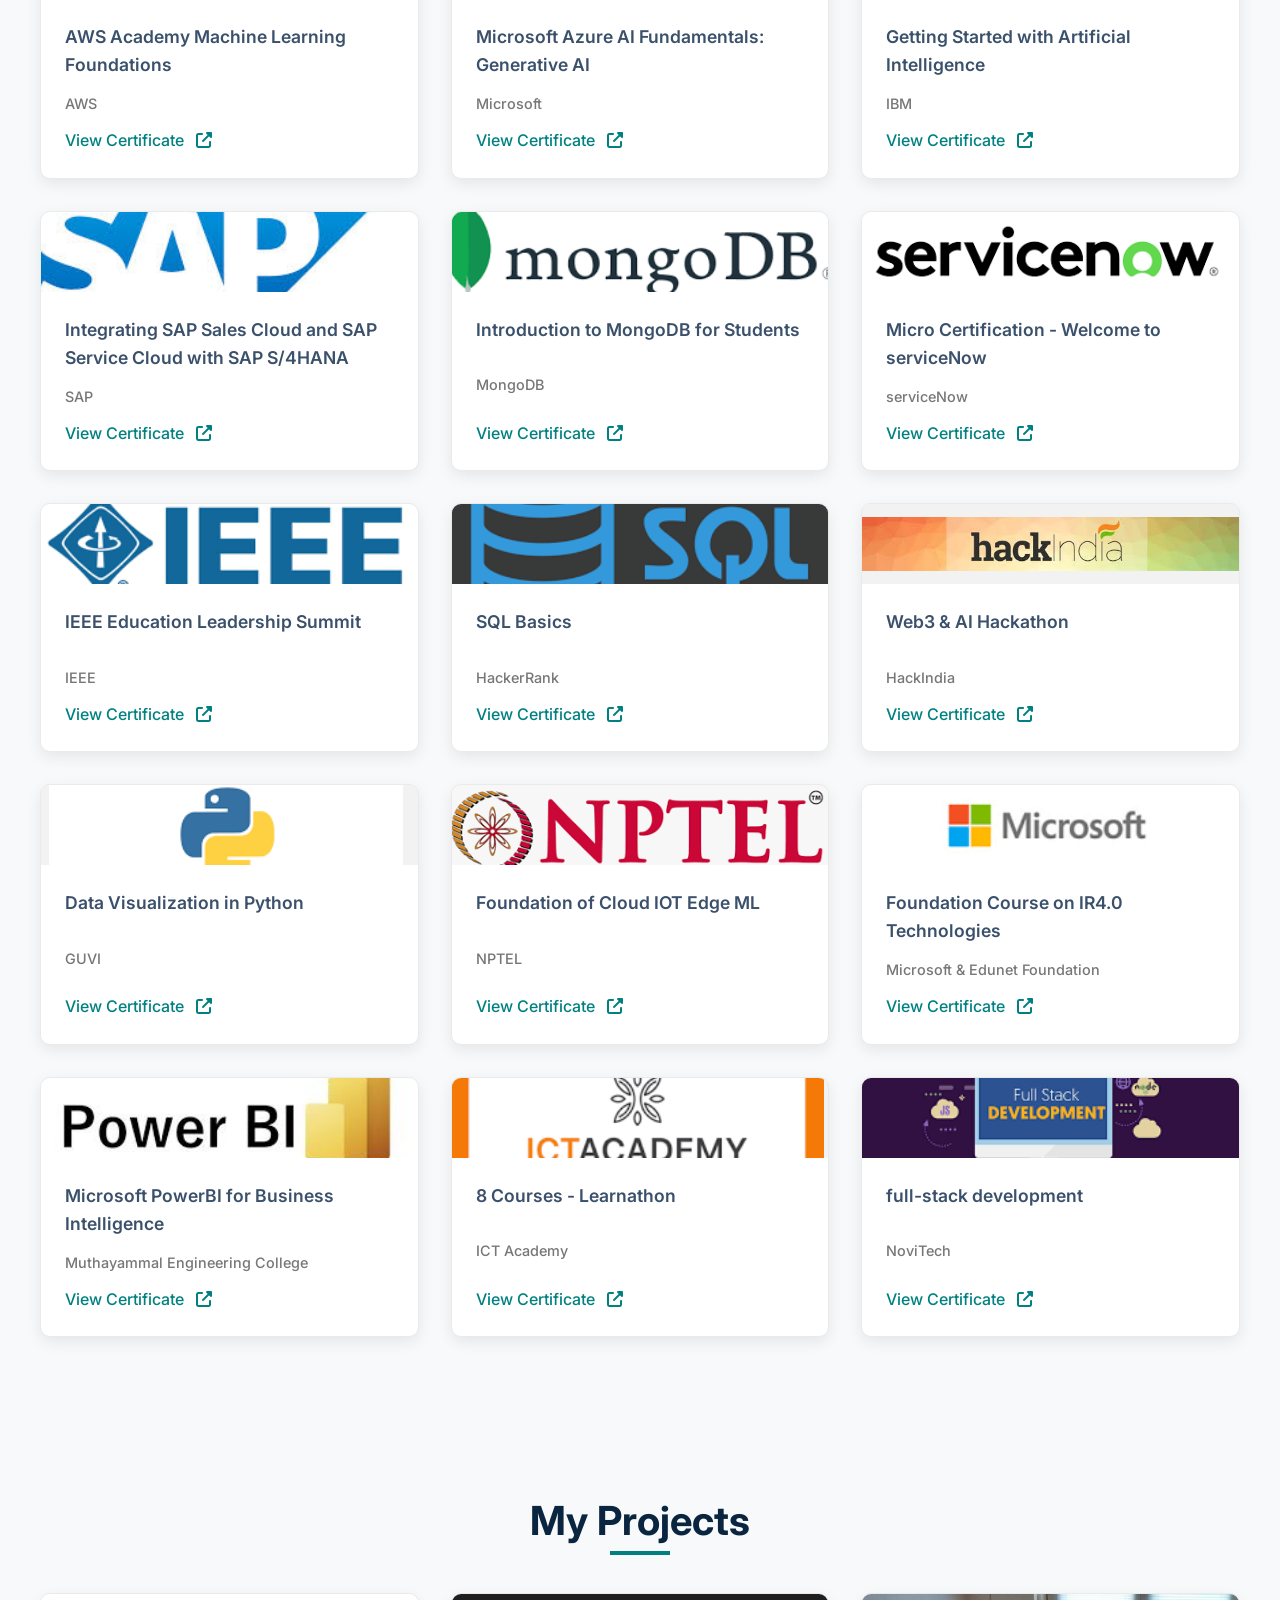
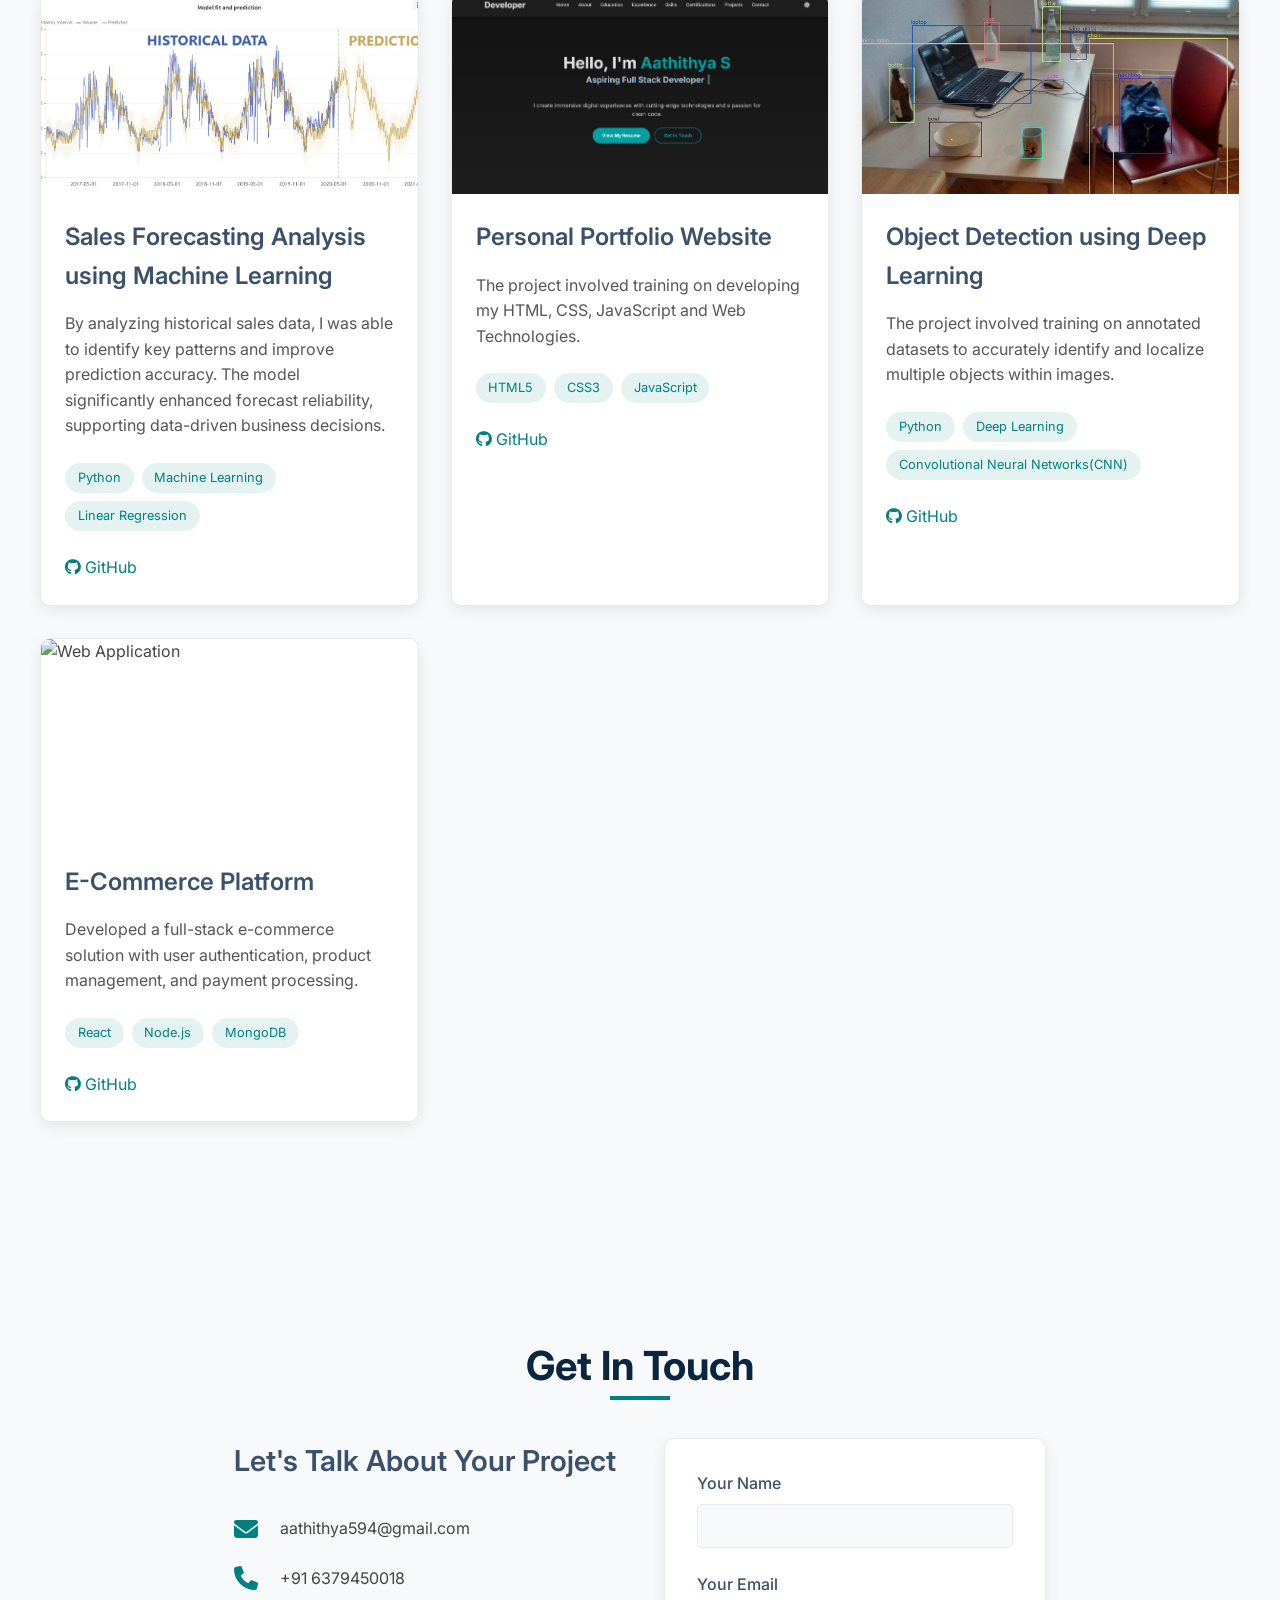
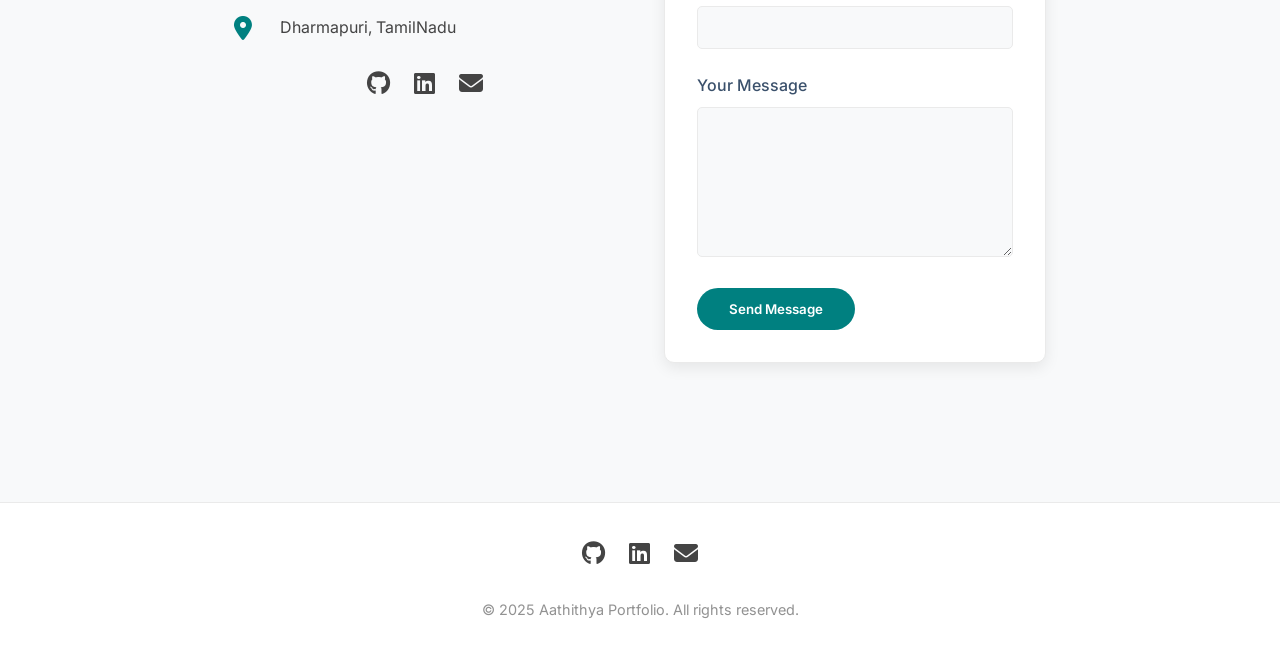
==== commit 8702ca0e: "Updated project with new changes" ====
--- a/AathithyaPortfolio/index.html
+++ b/AathithyaPortfolio/index.html
@@ -467,7 +467,6 @@
                         <a href="https://github.com/aathi2004"><i class="fab fa-github"></i></a>
                         <a href="https://www.linkedin.com/in/aathithya102004/"><i class="fab fa-linkedin"></i></a>
                         <a href="mailto:aathithya594@gmail.com"><i class="fas fa-envelope"></i></a>
-                        <a href="#"><i class="fab fa-instagram"></i></a>
                     </div>
                 </div>
                 <div class="contact-form">
@@ -498,7 +497,6 @@
                 <a href="https://github.com/aathi2004"><i class="fab fa-github"></i></a>
                 <a href="https://www.linkedin.com/in/aathithya102004/"><i class="fab fa-linkedin"></i></a>
                 <a href="mailto:aathithya594@gmail.com"><i class="fas fa-envelope"></i></a>
-                <a href="#"><i class="fab fa-instagram"></i></a>
             </div>
             <p class="copyright">&copy; 2025 Aathithya Portfolio. All rights reserved.</p>
         </div>
